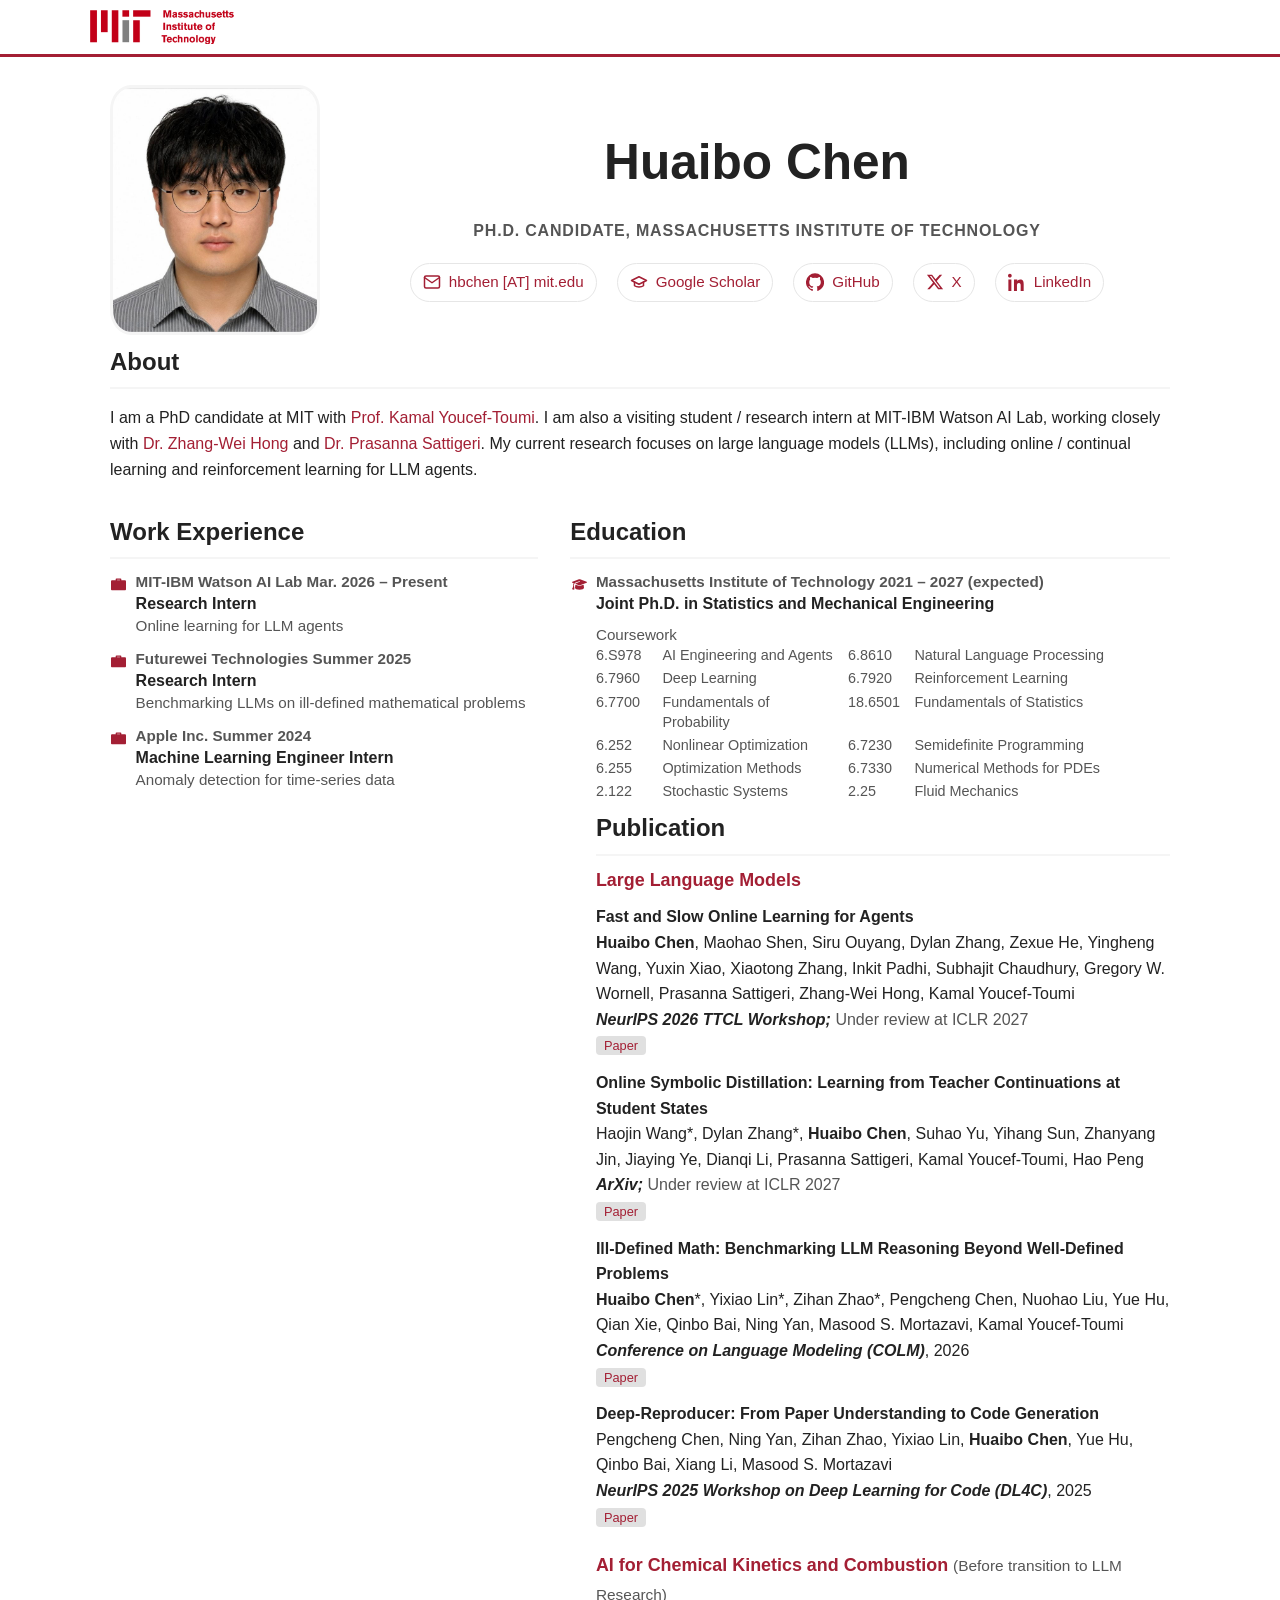
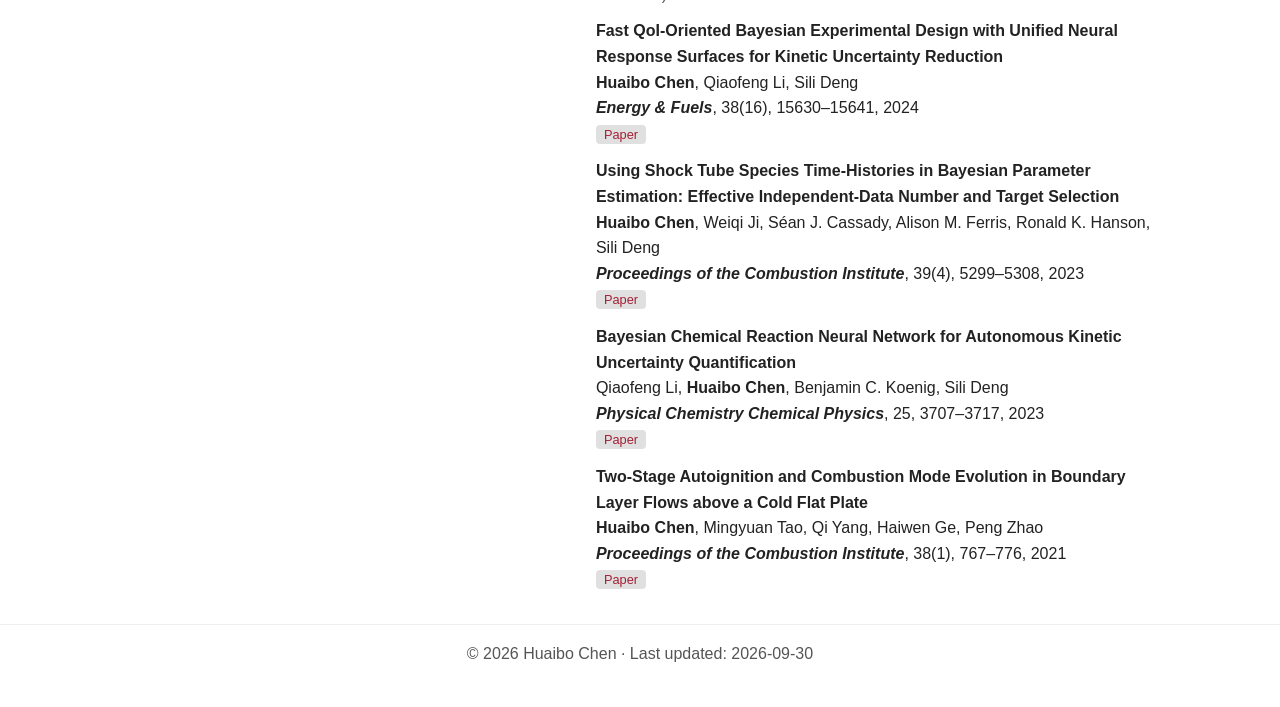
==== index.html @ 24961070 "Refactor education description section in index.html Updated the description section for education d" ====
<!doctype html>
<html lang="en-US">

<head>
  <link rel="stylesheet" href="styles.css">
  <meta charset="utf-8">
  <meta http-equiv="X-UA-Compatible" content="chrome=1">
  <meta name="viewport" content="width=device-width, initial-scale=1" />
  <title>Huaibo Chen</title>
  <link rel="icon" type="image/png" href="image/mit-logo.png" sizes="32x32">
  <link rel="shortcut icon" type="image/png" href="image/mit-logo.png">
</head>

<body>
  <!-- ===== Header: white bar, red bottom line. MIT logo only. ===== -->
  <header class="site-header">
    <div class="bar">
      <div class="brand">
        <a href="#top" aria-label="Home">
          <span class="logo-mask">
            <img src="image/mit-logo.png" alt="Massachusetts Institute of Technology logo">
          </span>
        </a>
      </div>
    </div>
  </header>

  <main class="wrapper" id="top">
    <section class="hero" aria-labelledby="name">

      <img src="image/headshot.jpg" alt="Portrait" class="avatar" onerror="this.style.display='none'">

      <div class="hero-content">
        <h1 id="name">Huaibo Chen</h1>
        <div class="kicker">Ph.D. Candidate, Massachusetts Institute of Technology</div>

        <div class="link-row" aria-label="Contact and links">
          <a class="chip" href="mailto:hbchen@mit.edu" aria-label="Email">
            <svg viewBox="0 0 24 24" fill="none" stroke="currentColor" stroke-width="2" stroke-linecap="round"
              stroke-linejoin="round" aria-hidden="true">
              <path d="M4 4h16a2 2 0 0 1 2 2v12a2 2 0 0 1-2 2H4a2 2 0 0 1-2-2V6a2 2 0 0 1 2-2z" />
              <path d="m22 6-10 7L2 6" />
            </svg>
            <span>hbchen [AT] mit.edu</span>
          </a>

          <a class="chip" href="https://scholar.google.com/citations?hl=en&amp;user=0v7SnbYAAAAJ&amp;view_op=list_works&amp;sortby=pubdate" target="_blank" rel="noopener"
            aria-label="Google Scholar">
            <svg viewBox="0 0 24 24" fill="none" stroke="currentColor" stroke-width="2" stroke-linecap="round"
              stroke-linejoin="round" aria-hidden="true">
              <path d="M22 10 12 5 2 10l10 5 10-5z" />
              <path d="M6 12v5c3 2 9 2 12 0v-5" />
            </svg>
            <span>Google Scholar</span>
          </a>

          <a class="chip" href="https://github.com/HuaiboChen" target="_blank" rel="noopener" aria-label="GitHub">
            <svg viewBox="0 0 24 24" fill="currentColor" aria-hidden="true">
              <path
                d="M12 .5a12 12 0 0 0-3.79 23.4c.6.11.82-.26.82-.58v-2.02c-3.34.73-4.04-1.6-4.04-1.6-.55-1.4-1.33-1.77-1.33-1.77-1.09-.75.08-.73.08-.73 1.2.09 1.84 1.24 1.84 1.24 1.07 1.83 2.82 1.3 3.5.99.11-.78.42-1.3.77-1.6-2.67-.31-5.48-1.34-5.48-5.98 0-1.32.47-2.39 1.24-3.23-.12-.31-.54-1.56.12-3.25 0 0 1.01-.32 3.3 1.23a11.5 11.5 0 0 1 6 0c2.28-1.55 3.3-1.23 3.3-1.23.66 1.69.24 2.94.12 3.25.77.84 1.24 1.91 1.24 3.23 0 4.65-2.81 5.66-5.49 5.97.43.37.81 1.1.81 2.22v3.29c0 .32.22.7.82.58A12 12 0 0 0 12 .5z" />
            </svg>
            <span>GitHub</span>
          </a>

          <a class="chip" href="https://x.com/hbchen21?s=11&amp;t=XAWdzjaWkBCQO2jbwlgzTw" target="_blank" rel="noopener" aria-label="X (formerly Twitter)">
            <svg viewBox="0 0 24 24" fill="currentColor" aria-hidden="true">
              <path
                d="M18.244 2.25h3.308l-7.227 8.26 8.502 11.24H16.17l-5.214-6.817L4.99 21.75H1.68l7.73-8.835L1.254 2.25H8.08l4.713 6.231zm-1.161 17.52h1.833L7.084 4.126H5.117z" />
            </svg>
            <span>X</span>
          </a>

          <a class="chip" href="https://www.linkedin.com/in/huaibo-chen-217b9b140/" target="_blank" rel="noopener" aria-label="LinkedIn">
            <svg viewBox="0 0 24 24" fill="currentColor" aria-hidden="true">
              <path
                d="M4.98 3.5C4.98 4.88 3.86 6 2.5 6S0 4.88 0 3.5 1.12 1 2.5 1s2.48 1.12 2.48 2.5zM.5 8.5h4V24h-4V8.5zM8.5 8.5h3.8v2.1h.05c.53-1 1.83-2.1 3.77-2.1 4.03 0 4.78 2.65 4.78 6.1V24h-4v-6.9c0-1.65-.03-3.77-2.3-3.77-2.3 0-2.65 1.8-2.65 3.65V24h-4V8.5z" />
            </svg>
            <span>LinkedIn</span>
          </a>
        </div>
      </div>
    </section>

    <!-- ===== About ===== -->
    <section aria-labelledby="bio">
      <h2 id="bio">About</h2>
      <p>
        I am a PhD candidate at MIT with <a href="https://meche.mit.edu/people/faculty/YOUCEF@MIT.EDU" target="_blank" rel="noopener noreferrer">Prof. Kamal Youcef-Toumi</a>. I am also
        a visiting student / research intern at MIT-IBM Watson AI Lab, working closely with
        <a href="https://williamd4112.github.io/" target="_blank" rel="noopener noreferrer">Dr. Zhang-Wei Hong</a>
        and
        <a href="https://research.ibm.com/people/prasanna-sattigeri" target="_blank" rel="noopener noreferrer">Dr. Prasanna Sattigeri</a>. My current research focuses on large language models (LLMs), including online / continual learning and reinforcement learning for LLM agents.
      </p>
    </section>

    <!-- ===== Two-column: Work Experience + Education ===== -->
    <section aria-labelledby="experience">
      <div class="two-col">

        <!-- Work Experience -->
        <div>
          <h2 class="section-subheading" id="experience">Work Experience</h2>
          <ul class="ul-edu">

            <li>
              <span class="fa-li" aria-hidden="true">
                <svg viewBox="0 0 512 512" fill="currentColor">
                  <path d="M184 48H328c13.3 0 24 10.7 24 24v40H472c22.1 0 40 17.9 40 40V416c0 22.1-17.9 40-40 40H40c-22.1 0-40-17.9-40-40V152c0-22.1 17.9-40 40-40H160V72c0-13.3 10.7-24 24-24zm24 64h96V96H208v16z"/>
                </svg>
              </span>

              <div class="description">
                <p class="institution">MIT-IBM Watson AI Lab <span class="date">Mar. 2026 – Present</span>
                </p>
                <p class="course">
                  Research Intern
                </p>
                <p class="details">Online learning for LLM agents</p>
              </div>
            </li>

            <li>
              <span class="fa-li" aria-hidden="true">
                <svg viewBox="0 0 512 512" fill="currentColor">
                  <path d="M184 48H328c13.3 0 24 10.7 24 24v40H472c22.1 0 40 17.9 40 40V416c0 22.1-17.9 40-40 40H40c-22.1 0-40-17.9-40-40V152c0-22.1 17.9-40 40-40H160V72c0-13.3 10.7-24 24-24zm24 64h96V96H208v16z"/>
                </svg>
              </span>

              <div class="description">
                <p class="institution">Futurewei Technologies <span class="date">Summer 2025</span>
                </p>
                <p class="course">
                  Research Intern
                </p>
                <p class="details">Benchmarking LLMs on ill-defined mathematical problems</p>
              </div>
            </li>

            <li>
              <span class="fa-li" aria-hidden="true">
                <svg viewBox="0 0 512 512" fill="currentColor">
                  <path d="M184 48H328c13.3 0 24 10.7 24 24v40H472c22.1 0 40 17.9 40 40V416c0 22.1-17.9 40-40 40H40c-22.1 0-40-17.9-40-40V152c0-22.1 17.9-40 40-40H160V72c0-13.3 10.7-24 24-24zm24 64h96V96H208v16z"/>
                </svg>
              </span>

              <div class="description">
                <p class="institution">Apple Inc. <span class="date">Summer 2024</span>
                </p>
                <p class="course">
                  Machine Learning Engineer Intern 
                </p>
                <p class="details">Anomaly detection for time-series data</p>
              </div>
            </li>

          </ul>
        </div>


        <!-- Education -->
        <div>
          <h2 class="section-subheading" id="education">Education</h2>
          <ul class="ul-edu">

            <li>
              <span class="fa-li" aria-hidden="true">
                <svg viewBox="0 0 640 512" fill="currentColor">
                  <path
                    d="M320 32c-8.1 0-16.1 1.4-23.7 4.1L15.8 137.4C6.3 140.9 0 149.9 0 160s6.3 19.1 15.8 22.6l57.9 20.9C57.3 229.3 48 259.8 48 291.9v28.1c0 28.4-10.8 57.7-22.3 80.8c-6.5 13-13.9 25.8-22.5 37.6C0 442.7-.9 448.3 .9 453.4s6 8.9 11.2 10.2l64 16c4.2 1.1 8.7 .3 12.4-2s6.3-6 7.1-10.3c8.6-42.8 4.3-81.2-2.1-108.7c-3.2-14.3-7.7-29.1-13.7-42.2V291.9c0-30.2 10.2-58.7 27.9-81.5c12.9-15.5 29.6-28 49.2-35.7l157-61.7c8.2-3.2 17.5 .8 20.7 9s-.8 17.5-9 20.7l-157 61.7c-12.4 4.9-23.3 12.4-32.2 21.6l159.6 57.6c7.6 2.7 15.6 4.1 23.7 4.1s16.1-1.4 23.7-4.1L624.2 182.6c9.5-3.4 15.8-12.5 15.8-22.6s-6.3-19.1-15.8-22.6L343.7 36.1C336.1 33.4 328.1 32 320 32zM128 408c0 35.3 86 72 192 72s192-36.7 192-72L496.7 262.6 354.5 314c-11.1 4-22.8 6-34.5 6s-23.5-2-34.5-6L143.3 262.6 128 408z" />
                </svg>
              </span>
          
          <div class="description">
            <p class="institution">
              Massachusetts Institute of Technology
              <span class="date">2021 – 2027 (expected)</span>
            </p>
          
            <p class="course">
              Joint Ph.D. in Statistics and Mechanical Engineering
            </p>
          
            <div class="coursework">
              <div class="details">Coursework</div>
          
              <div class="coursework-grid">
          
                <div class="course-item">
                  <span class="course-code">6.S978</span>
                  <span class="course-name">AI Engineering and Agents</span>
                </div>
          
                <div class="course-item">
                  <span class="course-code">6.8610</span>
                  <span class="course-name">Natural Language Processing</span>
                </div>
          
                <div class="course-item">
                  <span class="course-code">6.7960</span>
                  <span class="course-name">Deep Learning</span>
                </div>
          
                <div class="course-item">
                  <span class="course-code">6.7920</span>
                  <span class="course-name">Reinforcement Learning</span>
                </div>
          
                <div class="course-item">
                  <span class="course-code">6.7700</span>
                  <span class="course-name">Fundamentals of Probability</span>
                </div>
          
                <div class="course-item">
                  <span class="course-code">18.6501</span>
                  <span class="course-name">Fundamentals of Statistics</span>
                </div>
          
                <div class="course-item">
                  <span class="course-code">6.252</span>
                  <span class="course-name">Nonlinear Optimization</span>
                </div>
          
                <div class="course-item">
                  <span class="course-code">6.7230</span>
                  <span class="course-name">Semidefinite Programming</span>
                </div>
          
                <div class="course-item">
                  <span class="course-code">6.255</span>
                  <span class="course-name">Optimization Methods</span>
                </div>
          
                <div class="course-item">
                  <span class="course-code">6.7330</span>
                  <span class="course-name">Numerical Methods for PDEs</span>
                </div>
          
                <div class="course-item">
                  <span class="course-code">2.122</span>
                  <span class="course-name">Stochastic Systems</span>
                </div>
          
                <div class="course-item">
                  <span class="course-code">2.25</span>
                  <span class="course-name">Fluid Mechanics</span>
                </div>
          
              </div>
            </div>
          </div>

    <!-- ===== Publication ===== -->
    <section class="pub-section" aria-labelledby="highlights">
      <h2 id="highlights">Publication</h2>

      <h3 class="pub-subheading" id="pub-llm">Large Language Models</h3>
      <ul class="pub-list">

        <li class="pub-item">
          <strong>Fast and Slow Online Learning for Agents</strong><br />
          <strong>Huaibo Chen</strong>, Maohao Shen, Siru Ouyang, Dylan Zhang, Zexue He, Yingheng Wang, Yuxin Xiao, Xiaotong Zhang, Inkit Padhi, Subhajit Chaudhury, Gregory W. Wornell, Prasanna Sattigeri, Zhang-Wei Hong, Kamal Youcef-Toumi<br />
          <strong><em>NeurIPS 2026 TTCL Workshop;</em></strong><span class="status"> Under review at ICLR 2027</span><br />
          <a class="pub-tag" href="https://openreview.net/pdf?id=LtrVQShaq7" target="_blank" rel="noopener">Paper</a>
        </li>

        <li class="pub-item">
          <strong>Online Symbolic Distillation: Learning from Teacher Continuations at Student States</strong><br />
          Haojin Wang*, Dylan Zhang*, <strong>Huaibo Chen</strong>, Suhao Yu, Yihang Sun, Zhanyang Jin, Jiaying Ye, Dianqi Li, Prasanna Sattigeri, Kamal Youcef-Toumi, Hao Peng<br />
          <strong><em>ArXiv;</em></strong><span class="status"> Under review at ICLR 2027</span><br />
          <a class="pub-tag" href="https://arxiv.org/pdf/2609.36246" target="_blank" rel="noopener">Paper</a>
        </li>

        <li class="pub-item">
          <strong>Ill-Defined Math: Benchmarking LLM Reasoning Beyond Well-Defined Problems</strong><br />
          <strong>Huaibo Chen</strong>*, Yixiao Lin*, Zihan Zhao*, Pengcheng Chen, Nuohao Liu, Yue Hu, Qian Xie, Qinbo Bai, Ning Yan, Masood S. Mortazavi, Kamal Youcef-Toumi<br />
          <strong><em>Conference on Language Modeling (COLM)</em></strong>, 2026<br />
          <a class="pub-tag" href="https://openreview.net/forum?id=qgZtkgTwrJ" target="_blank" rel="noopener">Paper</a>
        </li>

        <li class="pub-item">
          <strong>Deep-Reproducer: From Paper Understanding to Code Generation</strong><br />
          Pengcheng Chen, Ning Yan, Zihan Zhao, Yixiao Lin, <strong>Huaibo Chen</strong>, Yue Hu, Qinbo Bai, Xiang Li, Masood S. Mortazavi<br />
          <strong><em>NeurIPS 2025 Workshop on Deep Learning for Code (DL4C)</em></strong>, 2025<br />
          <a class="pub-tag" href="https://openreview.net/pdf?id=zw2DpSxnXn" target="_blank" rel="noopener">Paper</a>
        </li>

      </ul>

      <h3 class="pub-subheading" id="pub-kinetics">AI for Chemical Kinetics and Combustion <span class="subheading-note">(Before transition to LLM Research)</span></h3>
      <ul class="pub-list">

        <li class="pub-item">
          <strong>Fast QoI-Oriented Bayesian Experimental Design with Unified Neural Response Surfaces for Kinetic Uncertainty Reduction</strong><br />
          <strong>Huaibo Chen</strong>, Qiaofeng Li, Sili Deng<br />
          <strong><em>Energy &amp; Fuels</em></strong>, 38(16), 15630&ndash;15641, 2024<br />
          <a class="pub-tag" href="https://pubs.acs.org/doi/abs/10.1021/acs.energyfuels.4c02299" target="_blank" rel="noopener">Paper</a>
        </li>

        <li class="pub-item">
          <strong>Using Shock Tube Species Time-Histories in Bayesian Parameter Estimation: Effective Independent-Data Number and Target Selection</strong><br />
          <strong>Huaibo Chen</strong>, Weiqi Ji, S&eacute;an J. Cassady, Alison M. Ferris, Ronald K. Hanson, Sili Deng<br />
          <strong><em>Proceedings of the Combustion Institute</em></strong>, 39(4), 5299&ndash;5308, 2023<br />
          <a class="pub-tag" href="https://www.sciencedirect.com/science/article/abs/pii/S1540748922004692" target="_blank" rel="noopener">Paper</a>
        </li>

        <li class="pub-item">
          <strong>Bayesian Chemical Reaction Neural Network for Autonomous Kinetic Uncertainty Quantification</strong><br />
          Qiaofeng Li, <strong>Huaibo Chen</strong>, Benjamin C. Koenig, Sili Deng<br />
          <strong><em>Physical Chemistry Chemical Physics</em></strong>, 25, 3707&ndash;3717, 2023<br />
          <a class="pub-tag" href="https://pubs.rsc.org/en/content/articlehtml/2023/cp/d2cp05083h" target="_blank" rel="noopener">Paper</a>
        </li>

        <li class="pub-item">
          <strong>Two-Stage Autoignition and Combustion Mode Evolution in Boundary Layer Flows above a Cold Flat Plate</strong><br />
          <strong>Huaibo Chen</strong>, Mingyuan Tao, Qi Yang, Haiwen Ge, Peng Zhao<br />
          <strong><em>Proceedings of the Combustion Institute</em></strong>, 38(1), 767&ndash;776, 2021<br />
          <a class="pub-tag" href="https://www.sciencedirect.com/science/article/abs/pii/S1540748920306477" target="_blank" rel="noopener">Paper</a>
        </li>

      </ul>
    </section>

  </main>

  <footer>
    <div class="wrapper">
      &copy; 2026 Huaibo Chen &middot; Last updated: 2026-09-30
    </div>
  </footer>
</body>

</html>
---- styles.css ----
:root {
  --mit-red: #A31F34;
  --dark-red: #8A1A2C;
  --light-gray: #f5f5f5;
  --text: #222;
  --muted: #555;
  --link: #A31F34;
  --link-hover: #8A1A2C;
}
* { box-sizing: border-box; }
body {
  margin: 0;
  font-family: -apple-system, BlinkMacSystemFont, "Segoe UI", Roboto, Helvetica, Arial, "Apple Color Emoji", "Segoe UI Emoji", "Segoe UI Symbol", sans-serif;
  color: var(--text);
  background: white;
  line-height: 1.6;
}
a { color: var(--link); text-decoration: none; }
a:hover { color: var(--link-hover); text-decoration: underline; text-underline-offset: 2px; }

/* ===== Header: white bar with red bottom line ===== */
.site-header {
  background: #fff;
  color: var(--text);
  padding: 10px 20px;
  position: sticky;
  top: 0;
  z-index: 10;
  border-bottom: 3px solid var(--mit-red);
}
.site-header .bar {
  display: flex;
  align-items: center;
  max-width: 1100px;
  margin: 0 auto;
}
.brand { display: flex; align-items: center; gap: 12px; }

/* The MIT logo PNG is 3840x2160 with a transparent background; the artwork
   itself occupies only the middle 41.6% of the height (measured bbox
   y 630-1528, x 19-3820, aspect 4.23:1) and is vertically centered.
   The mask clips those empty bands so the mark renders at ~144x34px. */
.brand .logo-mask {
  height: 34px;
  width: 144px;
  overflow: hidden;
  position: relative;
  flex-shrink: 0;
  display: block;
}
.brand .logo-mask img {
  position: absolute;
  top: 50%;
  left: 50%;
  width: 145px;                 /* -> artwork renders 144px wide, 34px tall */
  height: auto;
  transform: translate(-50%, -50%);
  display: block;
}


/* ===== Wrapper ===== */
.wrapper {
  max-width: 1100px;
  margin: 0 auto;
  padding: 0 20px;
}
main.wrapper { padding-bottom: 20px; }

/* ===== Hero ===== */
.wrapper .hero {
  display: flex !important;
  justify-content: center;
  align-items: center;
  gap: 24px;
  text-align: center;
  width: 100%;
  flex-wrap: nowrap;
  margin: 28px 0 8px;
}
.avatar {
  width: 210px;
  height: 250px;
  border-radius: 10%;
  object-fit: cover;
  border: 3px solid var(--light-gray);
  background: var(--light-gray);
  flex-shrink: 0;
}
.hero-content { flex: 1; min-width: 0; }

@media (max-width: 720px) {
  .wrapper .hero {
    flex-direction: column-reverse;
    align-items: center;
    gap: 16px;
  }
  .avatar { justify-self: center; }
}

h1, h2, h3 { margin: 0.2em 0 0.4em; }
h1 { font-size: 3.1rem; line-height: 1.4; }
h2 { font-size: 1.5rem; border-bottom: 2px solid var(--light-gray); padding-bottom: 6px; }

.kicker {
  color: var(--muted);
  font-weight: 700;
  letter-spacing: .05em;
  text-transform: uppercase;
  font-size: 1.0rem;
}

/* ===== Contact chips ===== */
.link-row {
  display: flex;
  flex-wrap: wrap;
  gap: 20px;
  margin-top: 20px;
  justify-content: center;
}
.chip {
  display: inline-flex;
  align-items: center;
  gap: 8px;
  padding: 6px 12px;
  border: 1px solid #e6e6e6;
  border-radius: 999px;
  font-size: 0.95rem;
  background: #fff;
  transition: border-color .15s ease;
}
.chip:hover { border-color: #d9d9d9; text-decoration: none; }
.chip svg { width: 18px; height: 18px; flex: 0 0 18px; }

/* ===== Two-column: Research Interests + Education (Wenyueh layout) ===== */
.two-col {
  display: grid;
  grid-template-columns: 5fr 7fr;   /* col-md-5 / col-md-7 */
  gap: 32px;
  margin-top: 26px;
}
@media (max-width: 767px) {
  .two-col { grid-template-columns: 1fr; gap: 24px; }
}
.section-subheading {
  font-size: 1.5rem;
  font-weight: 700;
  margin-bottom: 12px;
  border-bottom: 2px solid var(--light-gray);
  padding-bottom: 6px;
}
.ul-interests, .ul-edu {
  list-style: none;
  padding-left: 1.6rem;
  margin: 0;
}
.ul-interests li, .ul-edu li {
  position: relative;
  margin-bottom: 12px;
}
.ul-interests li .fa-li, .ul-edu li .fa-li {
  position: absolute;
  left: -1.6rem;
  top: 0.35em;
  width: 1.1rem;
  color: var(--mit-red);
  text-align: center;
  line-height: 1;
}
.ul-interests li .fa-li svg, .ul-edu li .fa-li svg {
  width: 15px;
  height: 15px;
  vertical-align: baseline;
}
.ul-interests .description, .ul-edu .description { margin: 0; }
.ul-interests .course, .ul-edu .course {
  margin: 0;
  font-weight: 700;
  line-height: 1.4;
}

.ul-interests .institution, .ul-edu .institution {
  margin: 0;
  color: var(--muted);
  font-size: 0.95rem;
  font-weight: 700;
  line-height: 1.4;
}
.ul-interests .details, .ul-edu .details {
  margin: 0;
  color: var(--muted);
  font-size: 0.95rem;
  line-height: 1.4;
}
.ul-edu .course .date {
  font-weight: 400;
  color: var(--muted);
  font-size: 0.95rem;
}

/* ===== Publication list (layout from publications.html) ===== */
.pub-section { margin-top: 8px; }
/* Subtitle inside Publication: smaller than the h2 so the hierarchy reads. */
.pub-subheading {
  font-size: 1.12rem;
  font-weight: 700;
  color: var(--mit-red);
  margin: 22px 0 10px;
}
.pub-subheading:first-of-type { margin-top: 10px; }
.pub-subheading .subheading-note {
  font-weight: 400;
  font-size: 0.86em;
  color: var(--muted);
}
.pub-list { list-style: none; padding-left: 0; }
.pub-item { margin: 0 0 16px; }
.pub-item .status { color: var(--muted); }
.note { color: var(--muted); font-size: .95rem; }
.venue { font-style: italic; }
.year { color: var(--muted); }
.badge {
  display: inline-block;
  padding: 2px 8px;
  background: var(--light-gray);
  border-radius: 999px;
  font-size: .8rem;
  color: var(--muted);
}

/* ===== Footer / misc ===== */
footer {
  border-top: 1px solid #eee;
  padding: 16px 0 40px;
  text-align: center;
  color: var(--muted);
}
.cta {
  display: inline-block;
  background: var(--mit-red);
  color: #fff;
  padding: 10px 14px;
  border-radius: 10px;
  font-weight: 600;
}
.cta:hover { background: var(--dark-red); color: #fff; text-decoration: none; }
ul { padding-left: 1.1rem; }

/* Publication tags used inside Research Interests */
.pub-tag {
  padding: 2px 8px;
  background: #e0e0e0;
  color: var(--mit-red);
  font-size: 0.8em;
  border-radius: 4px;
  text-decoration: none;
}
.pub-tag:hover { background: #d4d4d4; text-decoration: none; }

.coursework {
  margin-top: 9px;
}

.coursework-title {
  font-size: 0.95rem;
  font-weight: 700;
  line-height: 1.4;
  margin-bottom: 5px;
}

.coursework-grid {
  display: grid;
  grid-template-columns: 0.85fr 1.15fr;
  column-gap: 14px;
  row-gap: 3px;
  color: var(--muted);
  font-size: 0.90rem;
  line-height: 1.4;
}
@media (max-width: 700px) {
  .coursework-grid {
    grid-template-columns: 1fr;
  }
}
.course-item {
  display: grid;
  grid-template-columns: 4.2em 1fr;
  column-gap: 6px;
  align-items: start;
}

.course-code {
  white-space: nowrap;
}

.course-name {
  min-width: 0;
}
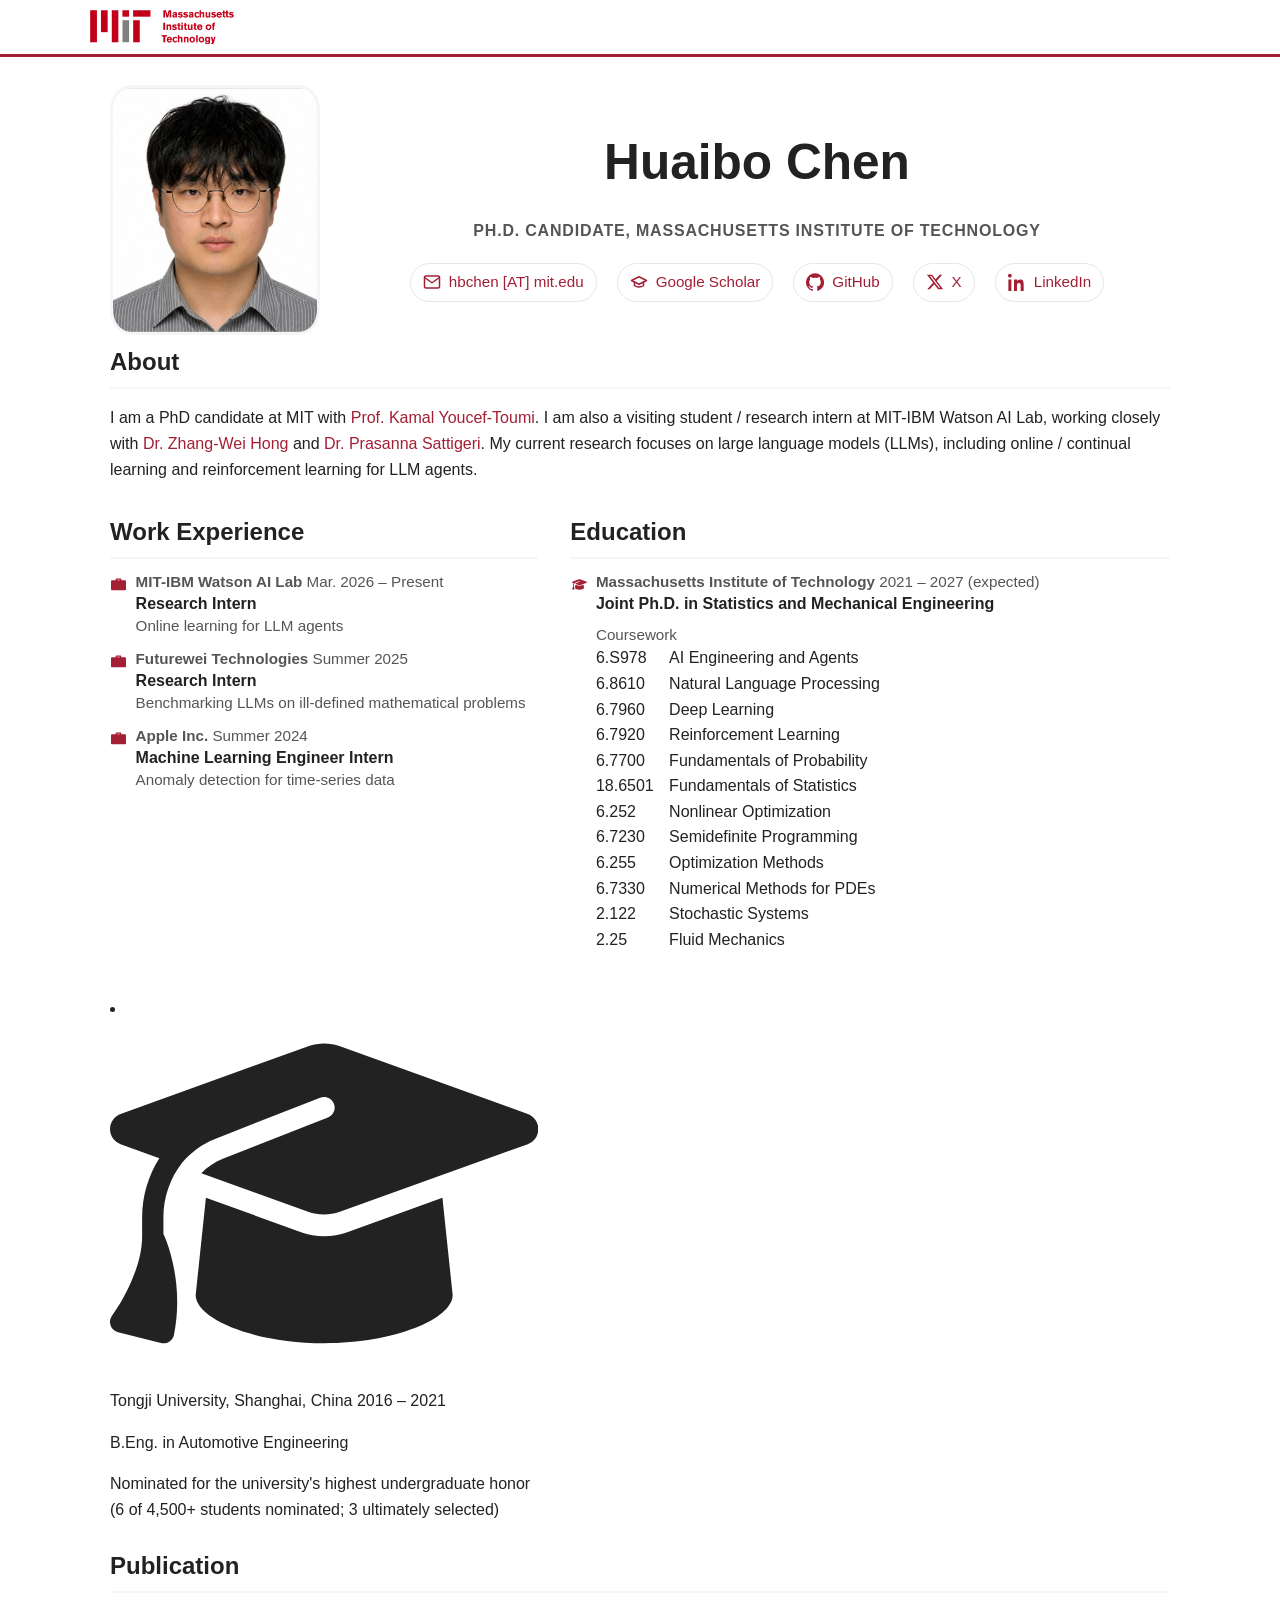
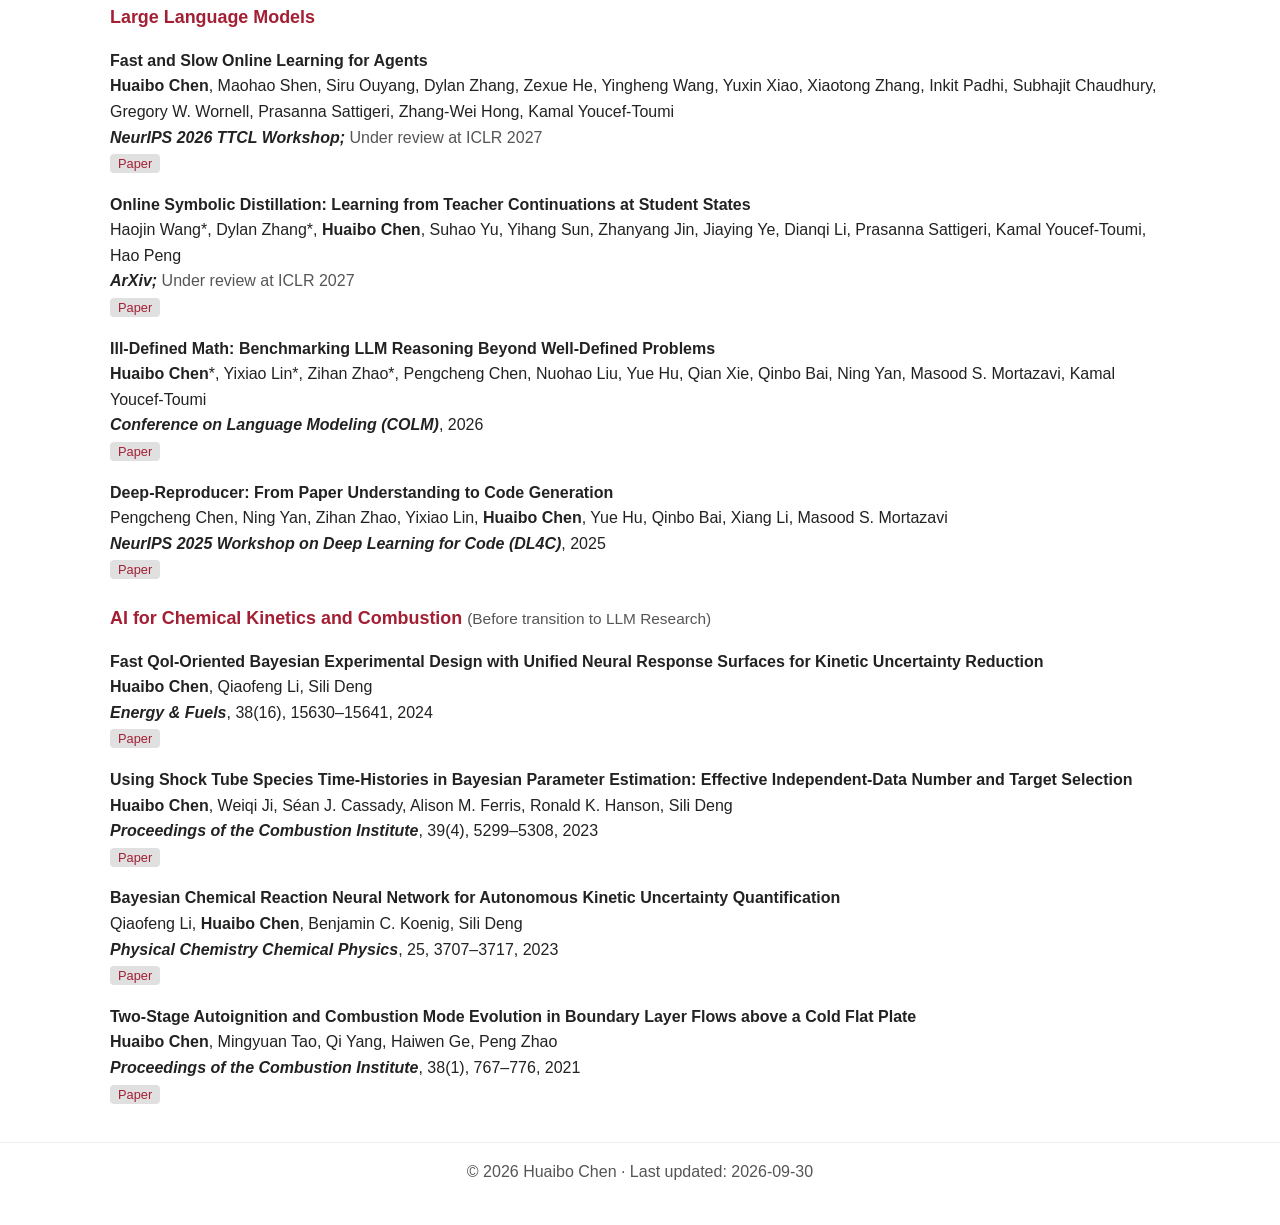
==== commit 71a62f9b: "Revert "Refactor education description section in index.html" This reverts commit 2496107032ebc2f1f5" ====
--- a/index.html
+++ b/index.html
@@ -169,85 +169,108 @@
                     d="M320 32c-8.1 0-16.1 1.4-23.7 4.1L15.8 137.4C6.3 140.9 0 149.9 0 160s6.3 19.1 15.8 22.6l57.9 20.9C57.3 229.3 48 259.8 48 291.9v28.1c0 28.4-10.8 57.7-22.3 80.8c-6.5 13-13.9 25.8-22.5 37.6C0 442.7-.9 448.3 .9 453.4s6 8.9 11.2 10.2l64 16c4.2 1.1 8.7 .3 12.4-2s6.3-6 7.1-10.3c8.6-42.8 4.3-81.2-2.1-108.7c-3.2-14.3-7.7-29.1-13.7-42.2V291.9c0-30.2 10.2-58.7 27.9-81.5c12.9-15.5 29.6-28 49.2-35.7l157-61.7c8.2-3.2 17.5 .8 20.7 9s-.8 17.5-9 20.7l-157 61.7c-12.4 4.9-23.3 12.4-32.2 21.6l159.6 57.6c7.6 2.7 15.6 4.1 23.7 4.1s16.1-1.4 23.7-4.1L624.2 182.6c9.5-3.4 15.8-12.5 15.8-22.6s-6.3-19.1-15.8-22.6L343.7 36.1C336.1 33.4 328.1 32 320 32zM128 408c0 35.3 86 72 192 72s192-36.7 192-72L496.7 262.6 354.5 314c-11.1 4-22.8 6-34.5 6s-23.5-2-34.5-6L143.3 262.6 128 408z" />
                 </svg>
               </span>
-          
-          <div class="description">
-            <p class="institution">
-              Massachusetts Institute of Technology
-              <span class="date">2021 – 2027 (expected)</span>
-            </p>
-          
-            <p class="course">
-              Joint Ph.D. in Statistics and Mechanical Engineering
-            </p>
-          
-            <div class="coursework">
-              <div class="details">Coursework</div>
-          
-              <div class="coursework-grid">
-          
-                <div class="course-item">
-                  <span class="course-code">6.S978</span>
-                  <span class="course-name">AI Engineering and Agents</span>
+
+              <div class="description">
+                <p class="institution">Massachusetts Institute of Technology
+                <span class="date">2021 – 2027 (expected)</span>
+                </p>
+                <p class="course">
+                  Joint Ph.D. in Statistics and Mechanical Engineering
+                </p>
+              
+                <div class="coursework">
+                  <div class="details">Coursework</div>
+              
+                          <div class="course-item">
+                            <span class="course-code">6.S978</span>
+                            <span class="course-name">AI Engineering and Agents</span>
+                          </div>
+                          
+                          <div class="course-item">
+                            <span class="course-code">6.8610</span>
+                            <span class="course-name">Natural Language Processing</span>
+                          </div>
+                          
+                          <div class="course-item">
+                            <span class="course-code">6.7960</span>
+                            <span class="course-name">Deep Learning</span>
+                          </div>
+                          
+                          <div class="course-item">
+                            <span class="course-code">6.7920</span>
+                            <span class="course-name">Reinforcement Learning</span>
+                          </div>
+                          
+                          <div class="course-item">
+                            <span class="course-code">6.7700</span>
+                            <span class="course-name">Fundamentals of Probability</span>
+                          </div>
+                          
+                          <div class="course-item">
+                            <span class="course-code">18.6501</span>
+                            <span class="course-name">Fundamentals of Statistics</span>
+                          </div>
+                          
+                          <div class="course-item">
+                            <span class="course-code">6.252</span>
+                            <span class="course-name">Nonlinear Optimization</span>
+                          </div>
+                          
+                          <div class="course-item">
+                            <span class="course-code">6.7230</span>
+                            <span class="course-name">Semidefinite Programming</span>
+                          </div>
+                          
+                          <div class="course-item">
+                            <span class="course-code">6.255</span>
+                            <span class="course-name">Optimization Methods</span>
+                          </div>
+                          
+                          <div class="course-item">
+                            <span class="course-code">6.7330</span>
+                            <span class="course-name">Numerical Methods for PDEs</span>
+                          </div>
+                          
+                          <div class="course-item">
+                            <span class="course-code">2.122</span>
+                            <span class="course-name">Stochastic Systems</span>
+                          </div>
+                          
+                          <div class="course-item">
+                            <span class="course-code">2.25</span>
+                            <span class="course-name">Fluid Mechanics</span>
+                          </div>
+                  </div>
                 </div>
-          
-                <div class="course-item">
-                  <span class="course-code">6.8610</span>
-                  <span class="course-name">Natural Language Processing</span>
-                </div>
-          
-                <div class="course-item">
-                  <span class="course-code">6.7960</span>
-                  <span class="course-name">Deep Learning</span>
-                </div>
-          
-                <div class="course-item">
-                  <span class="course-code">6.7920</span>
-                  <span class="course-name">Reinforcement Learning</span>
-                </div>
-          
-                <div class="course-item">
-                  <span class="course-code">6.7700</span>
-                  <span class="course-name">Fundamentals of Probability</span>
-                </div>
-          
-                <div class="course-item">
-                  <span class="course-code">18.6501</span>
-                  <span class="course-name">Fundamentals of Statistics</span>
-                </div>
-          
-                <div class="course-item">
-                  <span class="course-code">6.252</span>
-                  <span class="course-name">Nonlinear Optimization</span>
-                </div>
-          
-                <div class="course-item">
-                  <span class="course-code">6.7230</span>
-                  <span class="course-name">Semidefinite Programming</span>
-                </div>
-          
-                <div class="course-item">
-                  <span class="course-code">6.255</span>
-                  <span class="course-name">Optimization Methods</span>
-                </div>
-          
-                <div class="course-item">
-                  <span class="course-code">6.7330</span>
-                  <span class="course-name">Numerical Methods for PDEs</span>
-                </div>
-          
-                <div class="course-item">
-                  <span class="course-code">2.122</span>
-                  <span class="course-name">Stochastic Systems</span>
-                </div>
-          
-                <div class="course-item">
-                  <span class="course-code">2.25</span>
-                  <span class="course-name">Fluid Mechanics</span>
-                </div>
-          
-              </div>
-            </div>
-          </div>
+              </div>
+            </li>
+
+            <li>
+              <span class="fa-li" aria-hidden="true">
+                <svg viewBox="0 0 640 512" fill="currentColor">
+                  <path d="M320 32c-8.1 0-16.1 1.4-23.7 4.1L15.8 137.4C6.3 140.9 0 149.9 0 160s6.3 19.1 15.8 22.6l57.9 20.9C57.3 229.3 48 259.8 48 291.9v28.1c0 28.4-10.8 57.7-22.3 80.8c-6.5 13-13.9 25.8-22.5 37.6C0 442.7-.9 448.3 .9 453.4s6 8.9 11.2 10.2l64 16c4.2 1.1 8.7 .3 12.4-2s6.3-6 7.1-10.3c8.6-42.8 4.3-81.2-2.1-108.7c-3.2-14.3-7.7-29.1-13.7-42.2V291.9c0-30.2 10.2-58.7 27.9-81.5c12.9-15.5 29.6-28 49.2-35.7l157-61.7c8.2-3.2 17.5 .8 20.7 9s-.8 17.5-9 20.7l-157 61.7c-12.4 4.9-23.3 12.4-32.2 21.6l159.6 57.6c7.6 2.7 15.6 4.1 23.7 4.1s16.1-1.4 23.7-4.1L624.2 182.6c9.5-3.4 15.8-12.5 15.8-22.6s-6.3-19.1-15.8-22.6L343.7 36.1C336.1 33.4 328.1 32 320 32zM128 408c0 35.3 86 72 192 72s192-36.7 192-72L496.7 262.6 354.5 314c-11.1 4-22.8 6-34.5 6s-23.5-2-34.5-6L143.3 262.6 128 408z" />
+                </svg>
+              </span>
+            
+              <div class="description">
+                <p class="institution">Tongji University, Shanghai, China
+                  <span class="date">2016 – 2021</span>
+                </p>
+                <p class="course">
+                  B.Eng. in Automotive Engineering       
+                </p>
+                <p class="details">
+                  Nominated for the university's highest undergraduate honor
+                  (6 of 4,500+ students nominated; 3 ultimately selected)
+                </p>
+              </div>
+            </li>
+
+          </ul>
+        </div>
+
+      </div>
+    </section>
 
     <!-- ===== Publication ===== -->
     <section class="pub-section" aria-labelledby="highlights">
--- a/styles.css
+++ b/styles.css
@@ -192,7 +192,7 @@
   font-size: 0.95rem;
   line-height: 1.4;
 }
-.ul-edu .course .date {
+.ul-edu .date {
   font-weight: 400;
   color: var(--muted);
   font-size: 0.95rem;
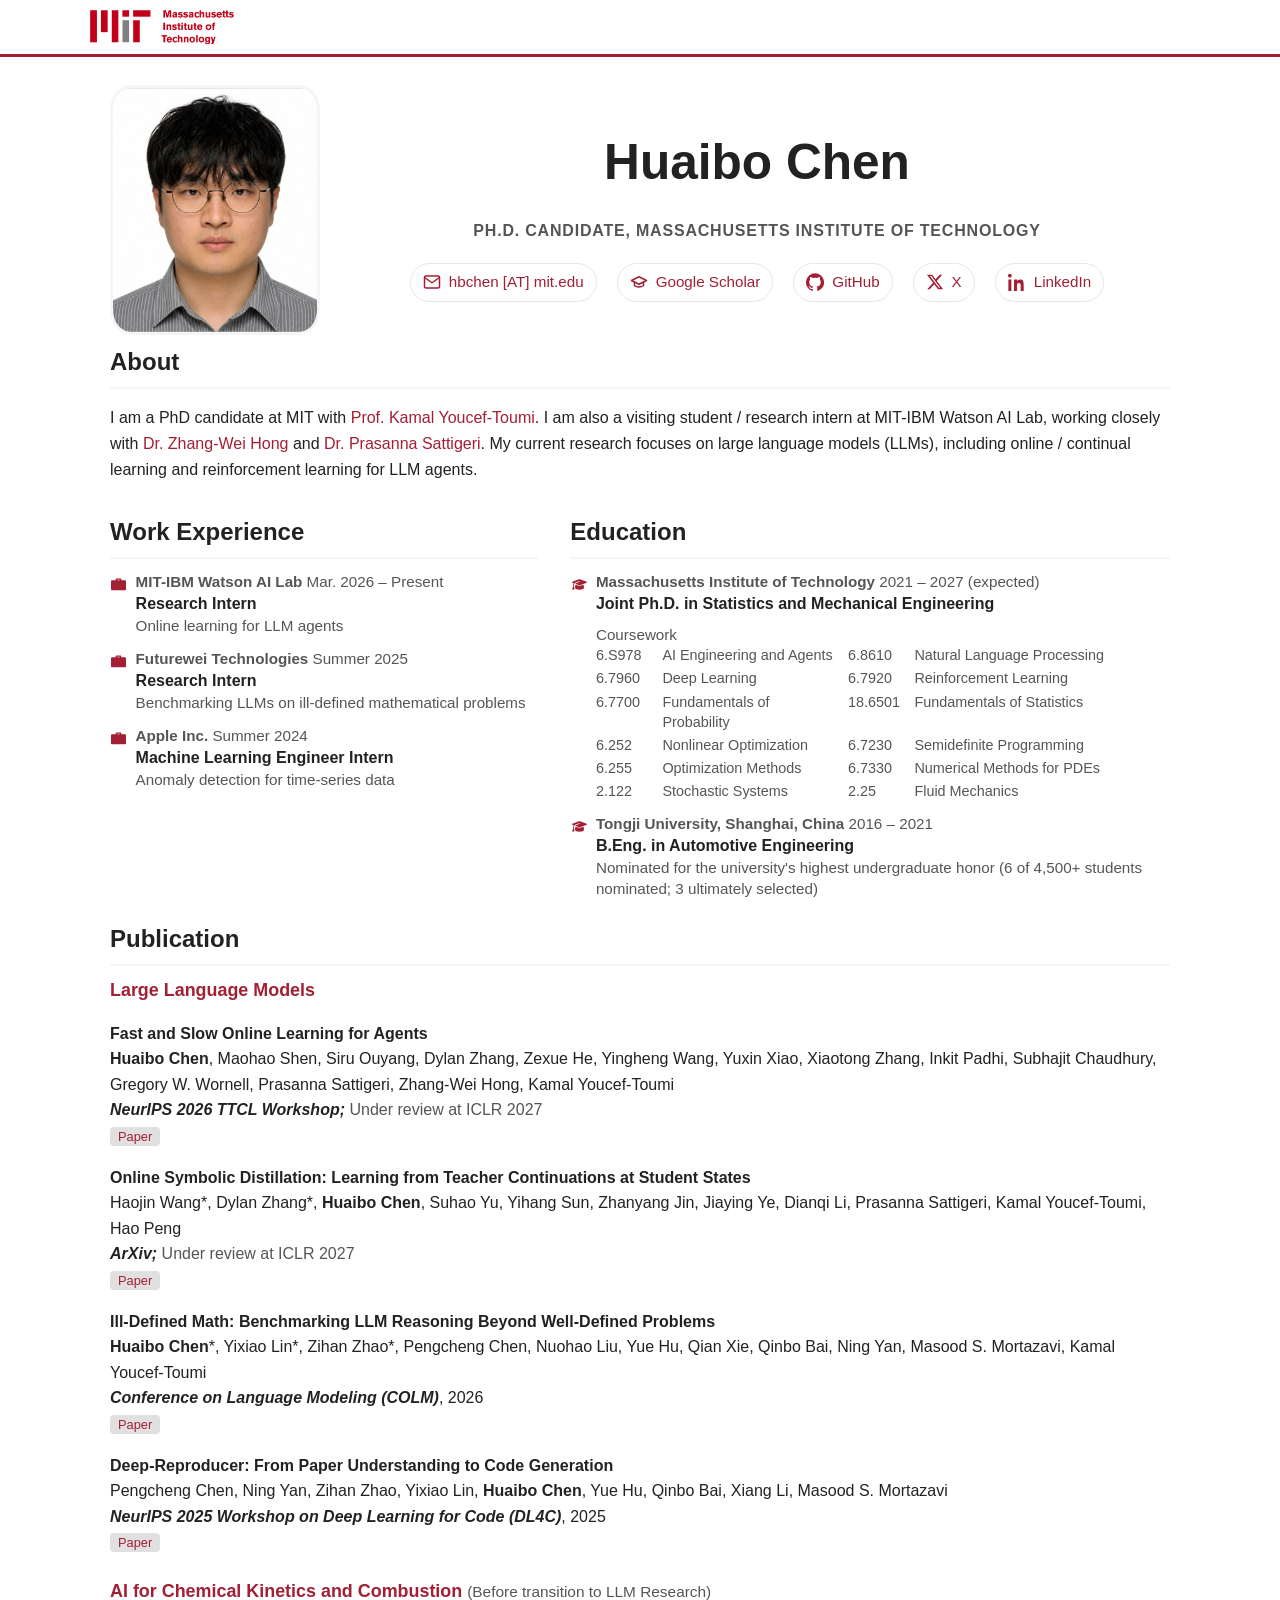
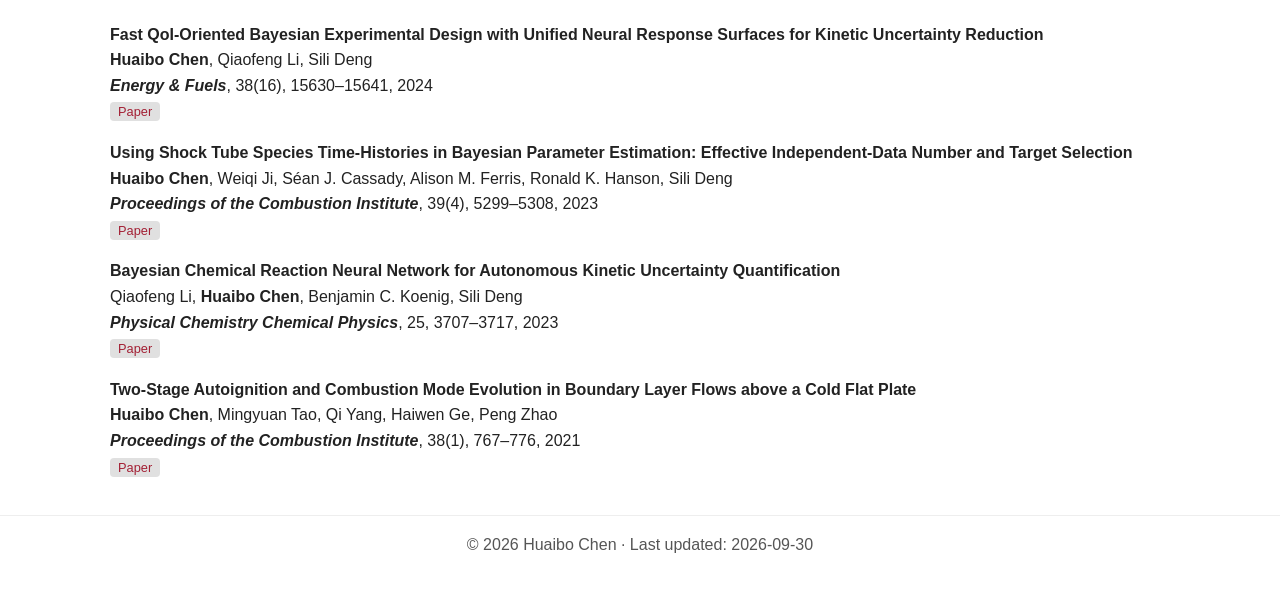
==== commit 32a8bef9: "revise" ====
--- a/index.html
+++ b/index.html
@@ -171,9 +171,11 @@
               </span>
 
               <div class="description">
-                <p class="institution">Massachusetts Institute of Technology
-                <span class="date">2021 – 2027 (expected)</span>
-                </p>
+                <p class="institution">
+                  Massachusetts Institute of Technology
+                  <span class="date">2021 – 2027 (expected)</span>
+                </p>
+              
                 <p class="course">
                   Joint Ph.D. in Statistics and Mechanical Engineering
                 </p>
@@ -181,65 +183,68 @@
                 <div class="coursework">
                   <div class="details">Coursework</div>
               
-                          <div class="course-item">
-                            <span class="course-code">6.S978</span>
-                            <span class="course-name">AI Engineering and Agents</span>
-                          </div>
-                          
-                          <div class="course-item">
-                            <span class="course-code">6.8610</span>
-                            <span class="course-name">Natural Language Processing</span>
-                          </div>
-                          
-                          <div class="course-item">
-                            <span class="course-code">6.7960</span>
-                            <span class="course-name">Deep Learning</span>
-                          </div>
-                          
-                          <div class="course-item">
-                            <span class="course-code">6.7920</span>
-                            <span class="course-name">Reinforcement Learning</span>
-                          </div>
-                          
-                          <div class="course-item">
-                            <span class="course-code">6.7700</span>
-                            <span class="course-name">Fundamentals of Probability</span>
-                          </div>
-                          
-                          <div class="course-item">
-                            <span class="course-code">18.6501</span>
-                            <span class="course-name">Fundamentals of Statistics</span>
-                          </div>
-                          
-                          <div class="course-item">
-                            <span class="course-code">6.252</span>
-                            <span class="course-name">Nonlinear Optimization</span>
-                          </div>
-                          
-                          <div class="course-item">
-                            <span class="course-code">6.7230</span>
-                            <span class="course-name">Semidefinite Programming</span>
-                          </div>
-                          
-                          <div class="course-item">
-                            <span class="course-code">6.255</span>
-                            <span class="course-name">Optimization Methods</span>
-                          </div>
-                          
-                          <div class="course-item">
-                            <span class="course-code">6.7330</span>
-                            <span class="course-name">Numerical Methods for PDEs</span>
-                          </div>
-                          
-                          <div class="course-item">
-                            <span class="course-code">2.122</span>
-                            <span class="course-name">Stochastic Systems</span>
-                          </div>
-                          
-                          <div class="course-item">
-                            <span class="course-code">2.25</span>
-                            <span class="course-name">Fluid Mechanics</span>
-                          </div>
+                  <div class="coursework-grid">
+              
+                    <div class="course-item">
+                      <span class="course-code">6.S978</span>
+                      <span class="course-name">AI Engineering and Agents</span>
+                    </div>
+              
+                    <div class="course-item">
+                      <span class="course-code">6.8610</span>
+                      <span class="course-name">Natural Language Processing</span>
+                    </div>
+              
+                    <div class="course-item">
+                      <span class="course-code">6.7960</span>
+                      <span class="course-name">Deep Learning</span>
+                    </div>
+              
+                    <div class="course-item">
+                      <span class="course-code">6.7920</span>
+                      <span class="course-name">Reinforcement Learning</span>
+                    </div>
+              
+                    <div class="course-item">
+                      <span class="course-code">6.7700</span>
+                      <span class="course-name">Fundamentals of Probability</span>
+                    </div>
+              
+                    <div class="course-item">
+                      <span class="course-code">18.6501</span>
+                      <span class="course-name">Fundamentals of Statistics</span>
+                    </div>
+              
+                    <div class="course-item">
+                      <span class="course-code">6.252</span>
+                      <span class="course-name">Nonlinear Optimization</span>
+                    </div>
+              
+                    <div class="course-item">
+                      <span class="course-code">6.7230</span>
+                      <span class="course-name">Semidefinite Programming</span>
+                    </div>
+              
+                    <div class="course-item">
+                      <span class="course-code">6.255</span>
+                      <span class="course-name">Optimization Methods</span>
+                    </div>
+              
+                    <div class="course-item">
+                      <span class="course-code">6.7330</span>
+                      <span class="course-name">Numerical Methods for PDEs</span>
+                    </div>
+              
+                    <div class="course-item">
+                      <span class="course-code">2.122</span>
+                      <span class="course-name">Stochastic Systems</span>
+                    </div>
+              
+                    <div class="course-item">
+                      <span class="course-code">2.25</span>
+                      <span class="course-name">Fluid Mechanics</span>
+                    </div>
+              
                   </div>
                 </div>
               </div>
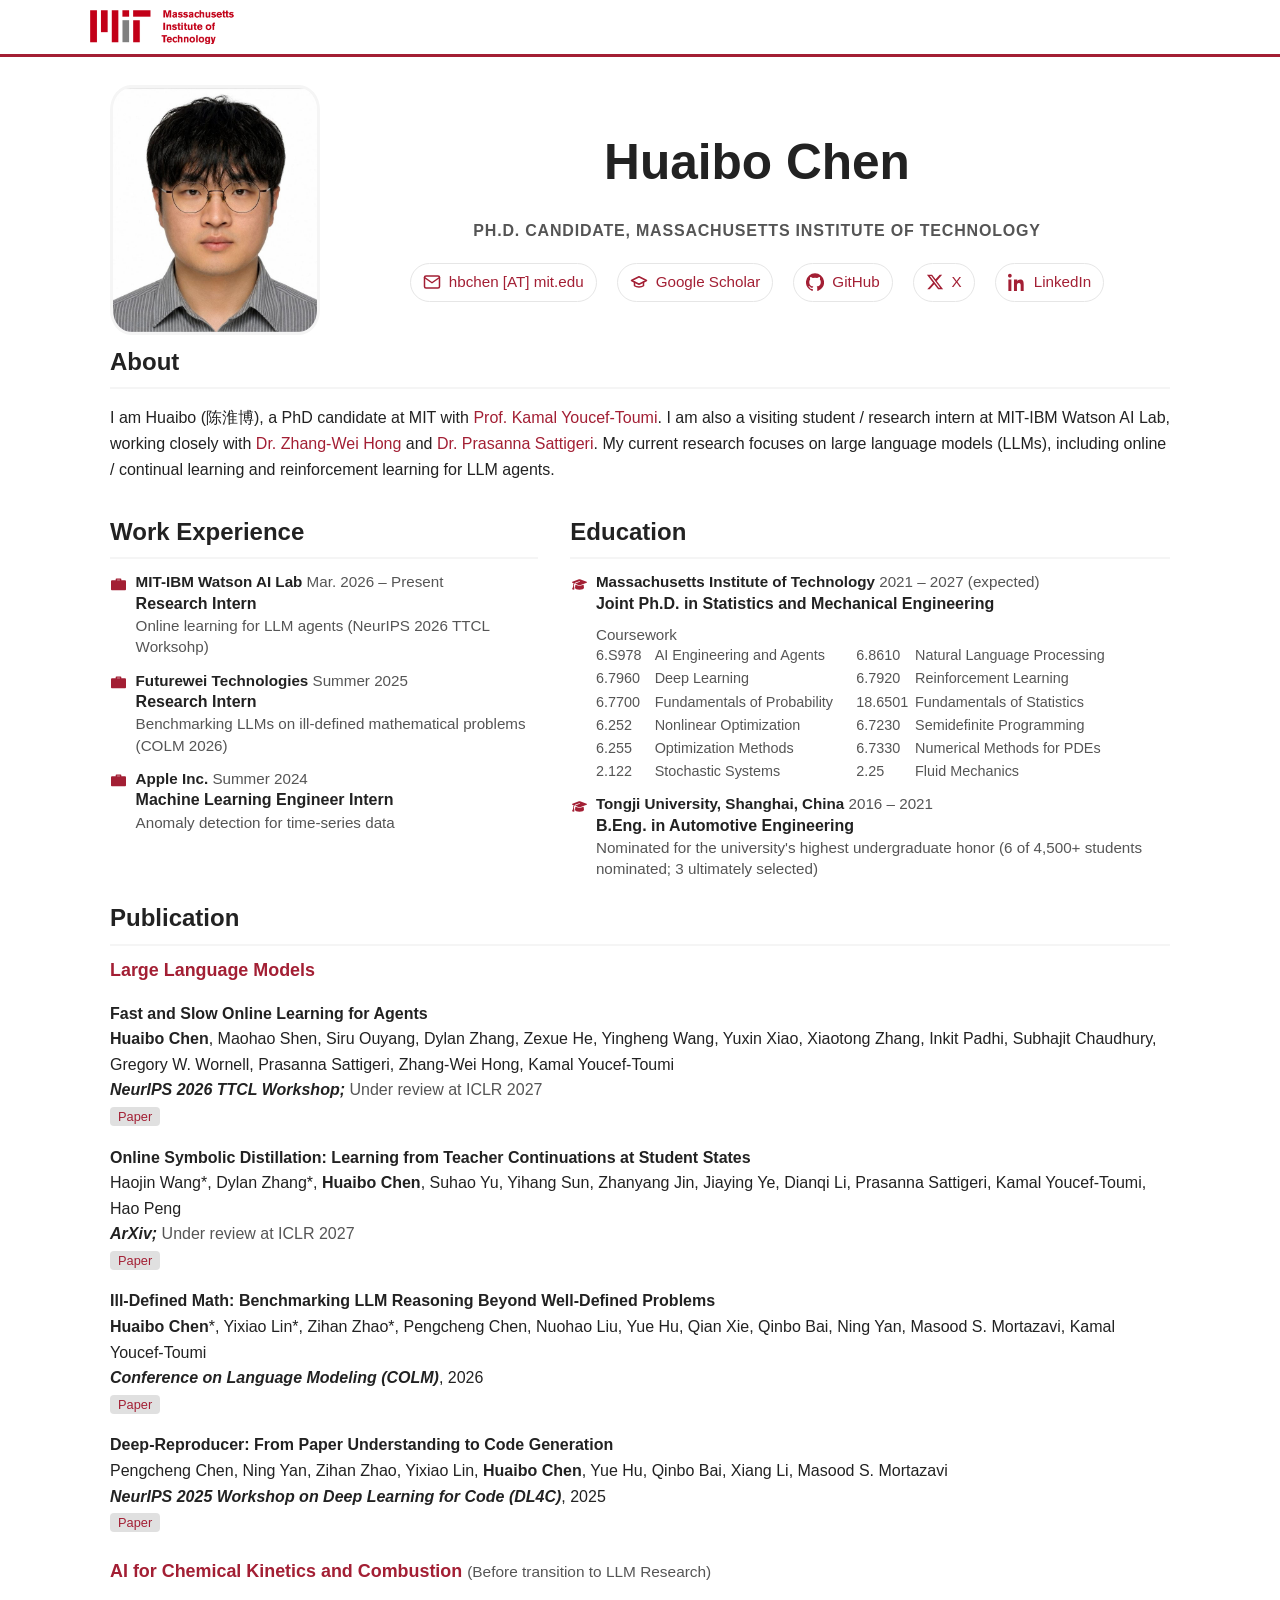
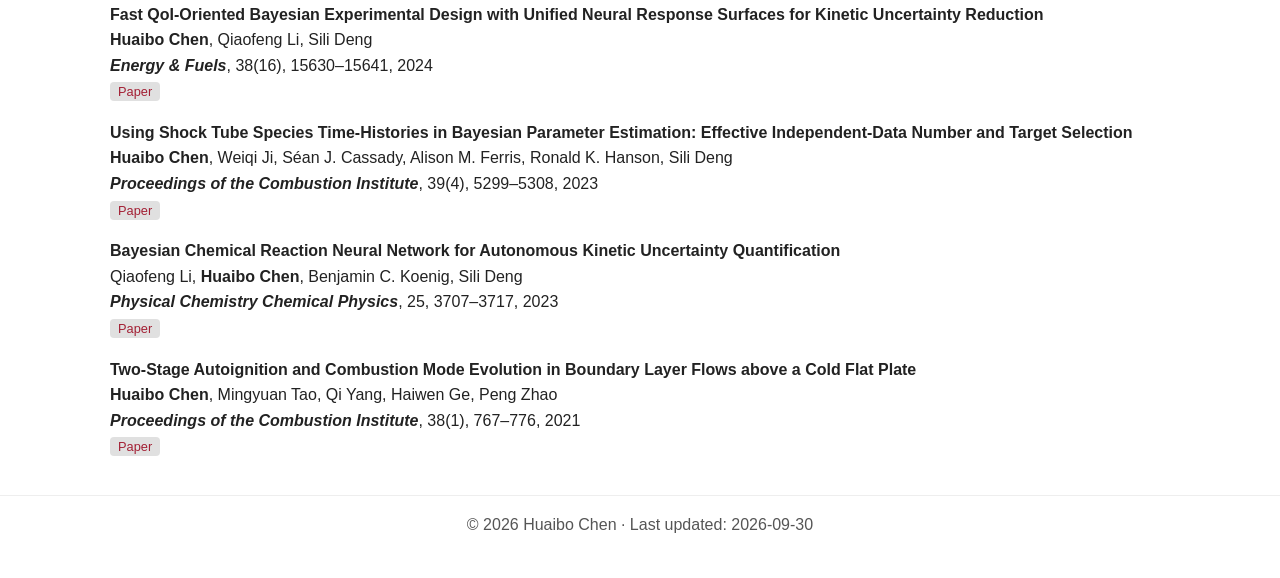
==== commit 1571fbc0: "Revise bio and research project descriptions Updated personal introduction and research details." ====
--- a/index.html
+++ b/index.html
@@ -85,7 +85,7 @@
     <section aria-labelledby="bio">
       <h2 id="bio">About</h2>
       <p>
-        I am a PhD candidate at MIT with <a href="https://meche.mit.edu/people/faculty/YOUCEF@MIT.EDU" target="_blank" rel="noopener noreferrer">Prof. Kamal Youcef-Toumi</a>. I am also
+        I am Huaibo (陈淮博), a PhD candidate at MIT with <a href="https://meche.mit.edu/people/faculty/YOUCEF@MIT.EDU" target="_blank" rel="noopener noreferrer">Prof. Kamal Youcef-Toumi</a>. I am also
         a visiting student / research intern at MIT-IBM Watson AI Lab, working closely with
         <a href="https://williamd4112.github.io/" target="_blank" rel="noopener noreferrer">Dr. Zhang-Wei Hong</a>
         and
@@ -115,7 +115,7 @@
                 <p class="course">
                   Research Intern
                 </p>
-                <p class="details">Online learning for LLM agents</p>
+                <p class="details">Online learning for LLM agents (NeurIPS 2026 TTCL Worksohp)</p>
               </div>
             </li>
 
@@ -132,7 +132,7 @@
                 <p class="course">
                   Research Intern
                 </p>
-                <p class="details">Benchmarking LLMs on ill-defined mathematical problems</p>
+                <p class="details">Benchmarking LLMs on ill-defined mathematical problems (COLM 2026)</p>
               </div>
             </li>
 
--- a/styles.css
+++ b/styles.css
@@ -181,7 +181,6 @@
 
 .ul-interests .institution, .ul-edu .institution {
   margin: 0;
-  color: var(--muted);
   font-size: 0.95rem;
   font-weight: 700;
   line-height: 1.4;
@@ -270,7 +269,7 @@
 
 .coursework-grid {
   display: grid;
-  grid-template-columns: 0.85fr 1.15fr;
+  grid-template-columns: 0.88fr 1.12fr;
   column-gap: 14px;
   row-gap: 3px;
   color: var(--muted);
@@ -284,8 +283,8 @@
 }
 .course-item {
   display: grid;
-  grid-template-columns: 4.2em 1fr;
-  column-gap: 6px;
+  grid-template-columns: 3.8em 1fr;
+  column-gap: 4px;
   align-items: start;
 }
 
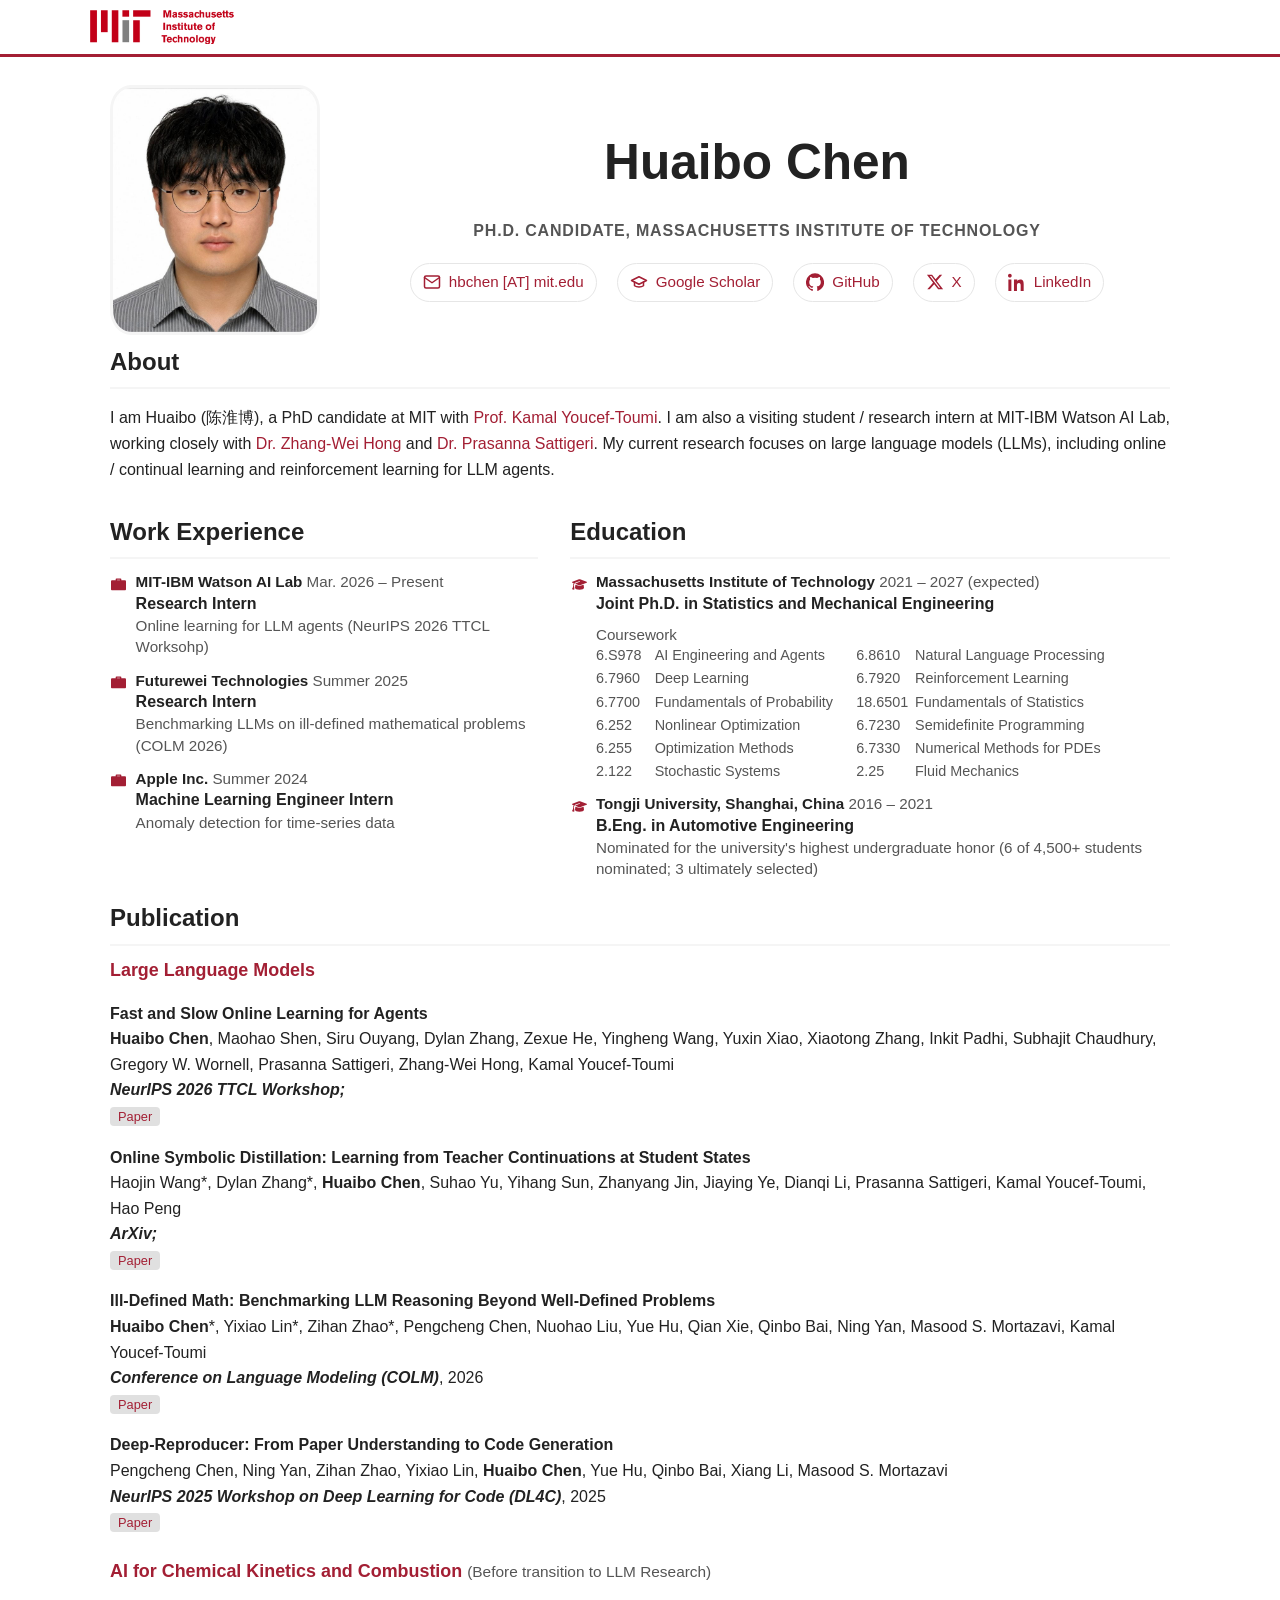
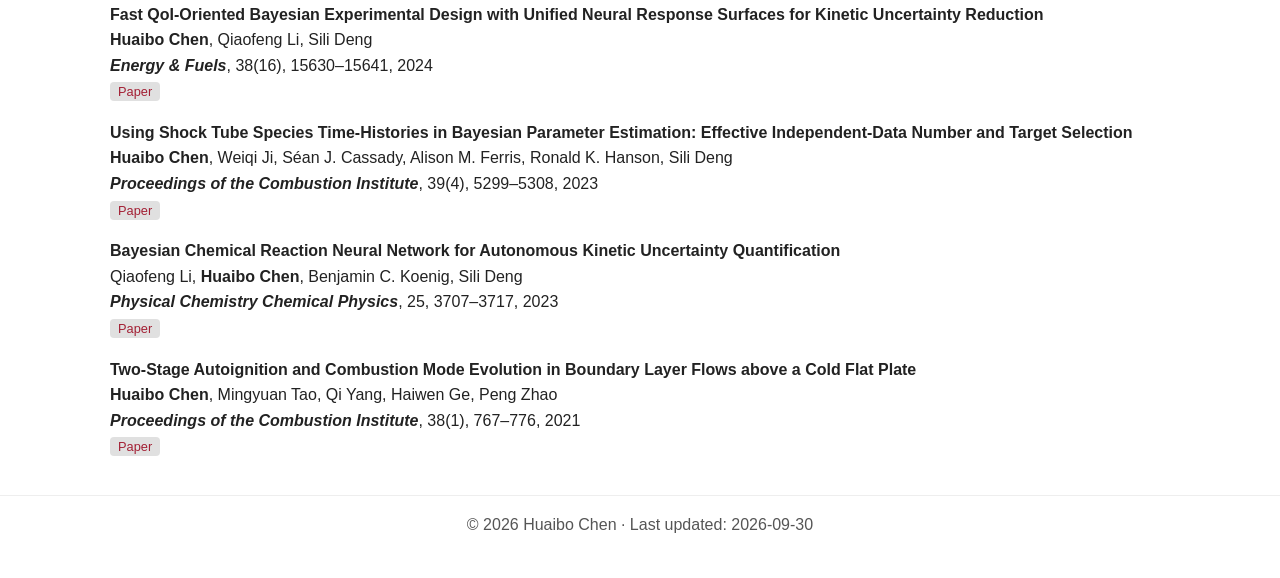
==== commit 03e66ac8: "Update publication status in index.html Removed 'Under review at ICLR 2027' status from two publicat" ====
--- a/index.html
+++ b/index.html
@@ -287,14 +287,14 @@
         <li class="pub-item">
           <strong>Fast and Slow Online Learning for Agents</strong><br />
           <strong>Huaibo Chen</strong>, Maohao Shen, Siru Ouyang, Dylan Zhang, Zexue He, Yingheng Wang, Yuxin Xiao, Xiaotong Zhang, Inkit Padhi, Subhajit Chaudhury, Gregory W. Wornell, Prasanna Sattigeri, Zhang-Wei Hong, Kamal Youcef-Toumi<br />
-          <strong><em>NeurIPS 2026 TTCL Workshop;</em></strong><span class="status"> Under review at ICLR 2027</span><br />
+          <strong><em>NeurIPS 2026 TTCL Workshop;</em></strong><br />
           <a class="pub-tag" href="https://openreview.net/pdf?id=LtrVQShaq7" target="_blank" rel="noopener">Paper</a>
         </li>
 
         <li class="pub-item">
           <strong>Online Symbolic Distillation: Learning from Teacher Continuations at Student States</strong><br />
           Haojin Wang*, Dylan Zhang*, <strong>Huaibo Chen</strong>, Suhao Yu, Yihang Sun, Zhanyang Jin, Jiaying Ye, Dianqi Li, Prasanna Sattigeri, Kamal Youcef-Toumi, Hao Peng<br />
-          <strong><em>ArXiv;</em></strong><span class="status"> Under review at ICLR 2027</span><br />
+          <strong><em>ArXiv;</em></strong><br />
           <a class="pub-tag" href="https://arxiv.org/pdf/2609.36246" target="_blank" rel="noopener">Paper</a>
         </li>
 
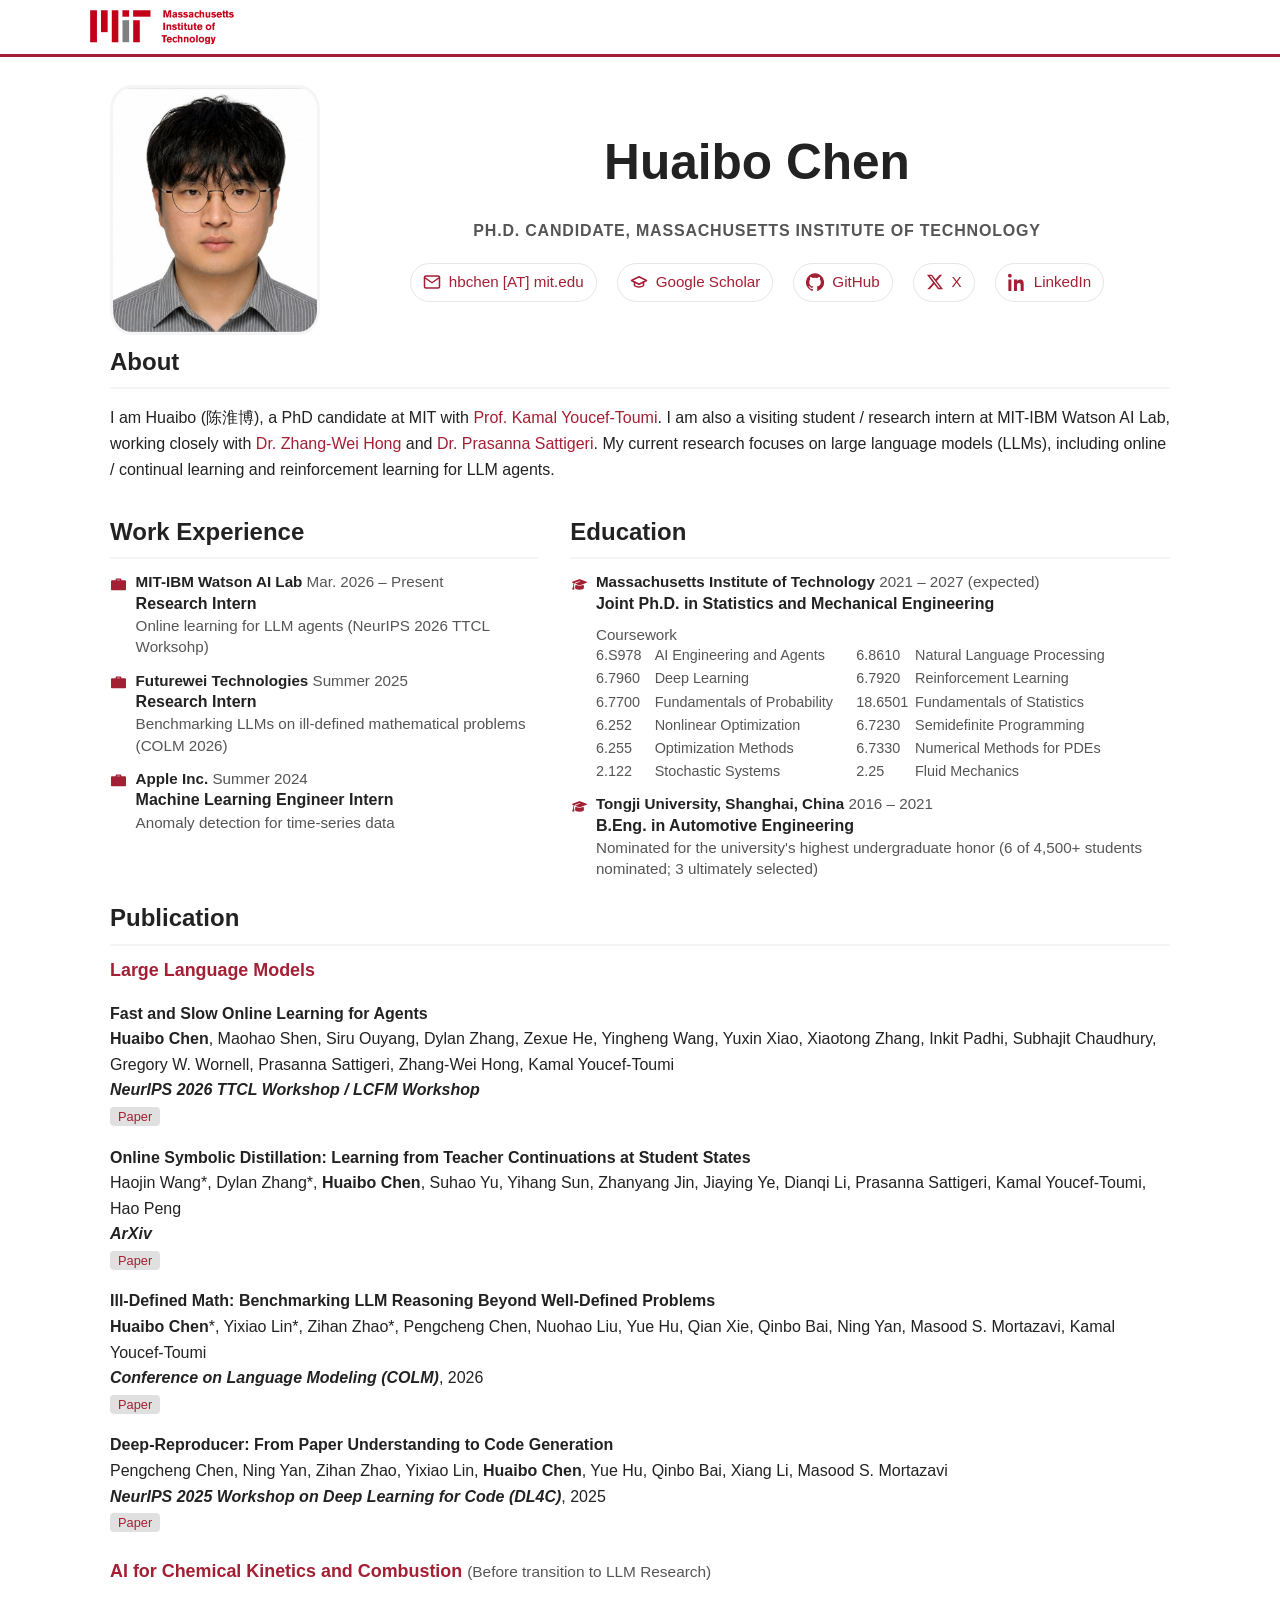
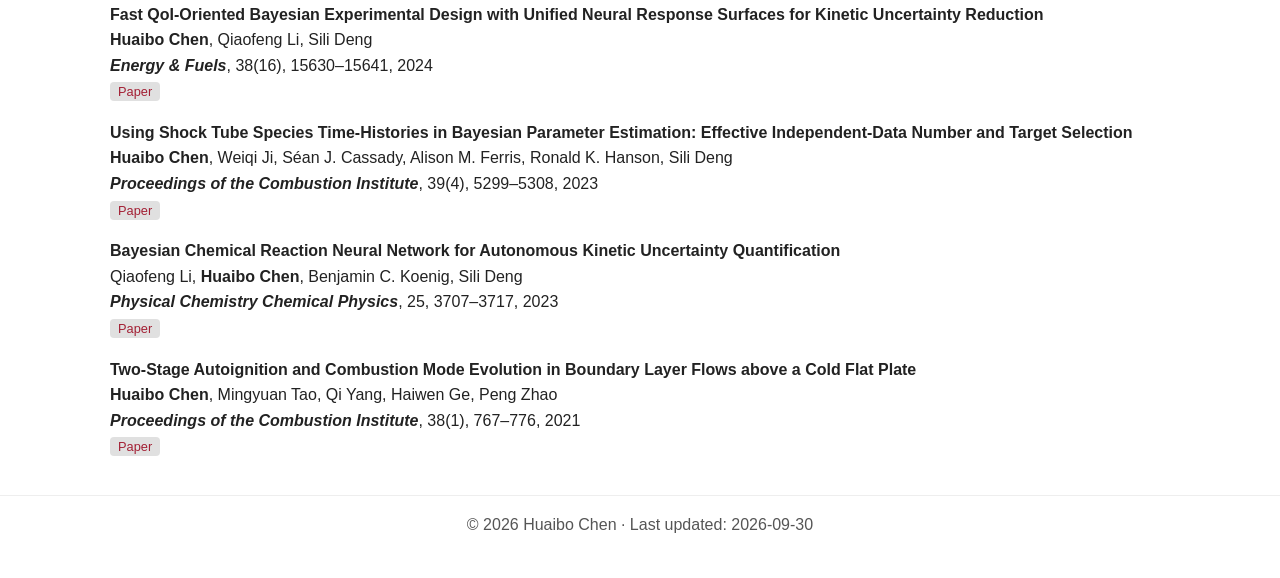
==== commit 9828f427: "Modify publication information in index.html Updated publication details for NeurIPS 2026 TTCL Works" ====
--- a/index.html
+++ b/index.html
@@ -287,14 +287,14 @@
         <li class="pub-item">
           <strong>Fast and Slow Online Learning for Agents</strong><br />
           <strong>Huaibo Chen</strong>, Maohao Shen, Siru Ouyang, Dylan Zhang, Zexue He, Yingheng Wang, Yuxin Xiao, Xiaotong Zhang, Inkit Padhi, Subhajit Chaudhury, Gregory W. Wornell, Prasanna Sattigeri, Zhang-Wei Hong, Kamal Youcef-Toumi<br />
-          <strong><em>NeurIPS 2026 TTCL Workshop;</em></strong><br />
+          <strong><em>NeurIPS 2026 TTCL Workshop / LCFM Workshop</em></strong><br />
           <a class="pub-tag" href="https://openreview.net/pdf?id=LtrVQShaq7" target="_blank" rel="noopener">Paper</a>
         </li>
 
         <li class="pub-item">
           <strong>Online Symbolic Distillation: Learning from Teacher Continuations at Student States</strong><br />
           Haojin Wang*, Dylan Zhang*, <strong>Huaibo Chen</strong>, Suhao Yu, Yihang Sun, Zhanyang Jin, Jiaying Ye, Dianqi Li, Prasanna Sattigeri, Kamal Youcef-Toumi, Hao Peng<br />
-          <strong><em>ArXiv;</em></strong><br />
+          <strong><em>ArXiv</em></strong><br />
           <a class="pub-tag" href="https://arxiv.org/pdf/2609.36246" target="_blank" rel="noopener">Paper</a>
         </li>
 
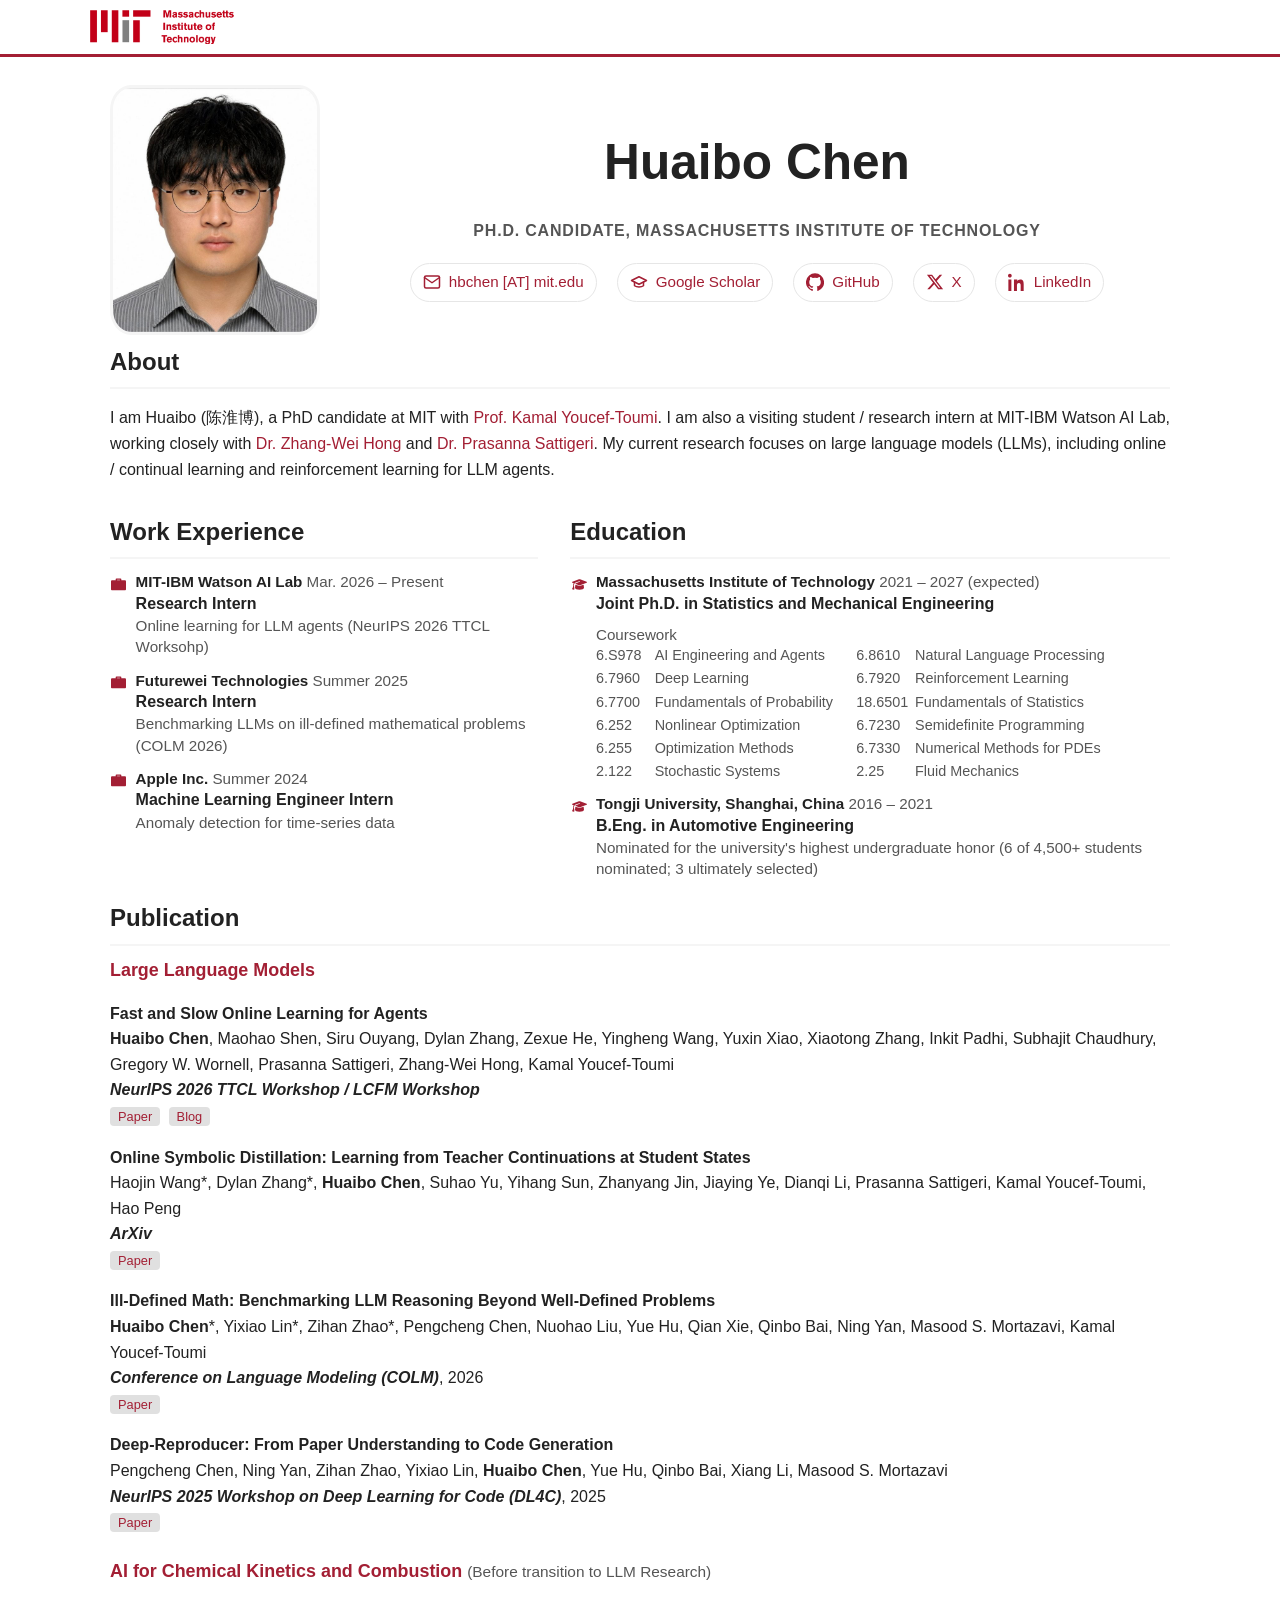
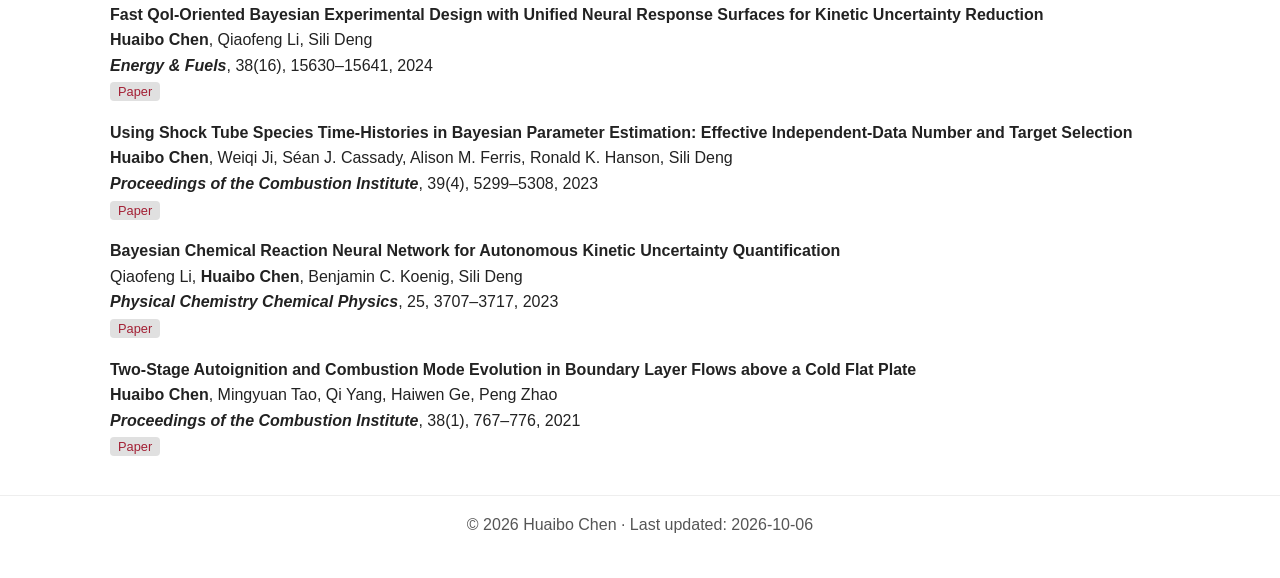
==== commit 6276c696: "blog" ====
--- a/index.html
+++ b/index.html
@@ -289,6 +289,7 @@
           <strong>Huaibo Chen</strong>, Maohao Shen, Siru Ouyang, Dylan Zhang, Zexue He, Yingheng Wang, Yuxin Xiao, Xiaotong Zhang, Inkit Padhi, Subhajit Chaudhury, Gregory W. Wornell, Prasanna Sattigeri, Zhang-Wei Hong, Kamal Youcef-Toumi<br />
           <strong><em>NeurIPS 2026 TTCL Workshop / LCFM Workshop</em></strong><br />
           <a class="pub-tag" href="https://openreview.net/pdf?id=LtrVQShaq7" target="_blank" rel="noopener">Paper</a>
+          <a class="pub-tag" href="blog/FSOL/online-learning-from-experience.html">Blog</a>
         </li>
 
         <li class="pub-item">
@@ -352,7 +353,7 @@
 
   <footer>
     <div class="wrapper">
-      &copy; 2026 Huaibo Chen &middot; Last updated: 2026-09-30
+      &copy; 2026 Huaibo Chen &middot; Last updated: 2026-10-06
     </div>
   </footer>
 </body>
--- a/styles.css
+++ b/styles.css
@@ -255,6 +255,55 @@
   text-decoration: none;
 }
 .pub-tag:hover { background: #d4d4d4; text-decoration: none; }
+.pub-tag + .pub-tag { margin-left: 4px; }
+
+/* ===== Blog post page ===== */
+.post {
+  max-width: 760px;
+  padding-bottom: 32px;
+}
+.post-back {
+  display: inline-block;
+  margin: 24px 0 4px;
+  font-size: 0.9rem;
+}
+.post-title {
+  font-size: 2.1rem;
+  line-height: 1.25;
+  margin: 10px 0 10px;
+}
+.post-meta {
+  color: var(--muted);
+  font-size: 0.92rem;
+  margin: 0 0 26px;
+  padding-bottom: 14px;
+  border-bottom: 2px solid var(--light-gray);
+}
+.post-lede {
+  font-size: 1.08rem;
+  color: #333;
+}
+.post h2 {
+  font-size: 1.32rem;
+  margin-top: 34px;
+  border-bottom: none;
+  padding-bottom: 0;
+}
+.post h3 {
+  font-size: 1.05rem;
+  color: var(--mit-red);
+  margin-top: 22px;
+}
+.post p { margin: 0 0 14px; }
+.post ul { margin: 0 0 14px; padding-left: 1.3rem; }
+.post li { margin-bottom: 8px; }
+.post-footnote {
+  margin-top: 34px;
+  padding-top: 14px;
+  border-top: 2px solid var(--light-gray);
+  color: var(--muted);
+  font-size: 0.92rem;
+}
 
 .coursework {
   margin-top: 9px;
@@ -295,3 +344,209 @@
 .course-name {
   min-width: 0;
 }
+
+/* ===== Blog post: language toggle ===== */
+.lang-switch {
+  display: inline-flex;
+  border: 1px solid #e0e0e0;
+  border-radius: 999px;
+  overflow: hidden;
+  margin: 0 0 18px;
+  font-size: 0.88rem;
+}
+.lang-switch a {
+  padding: 5px 14px;
+  color: var(--muted);
+  background: #fff;
+  transition: background .15s ease, color .15s ease;
+  white-space: nowrap;
+}
+.lang-switch a + a { border-left: 1px solid #e0e0e0; }
+.lang-switch a:hover { background: var(--light-gray); text-decoration: none; }
+.lang-switch a[aria-current="page"] {
+  background: var(--mit-red);
+  color: #fff;
+  font-weight: 600;
+}
+
+/* ===== Blog post: figures ===== */
+.post-figure {
+  margin: 26px 0 28px;
+  text-align: center;
+}
+.post-figure img {
+  max-width: 100%;
+  height: auto;
+  border: 1px solid #ececec;
+  border-radius: 4px;
+  background: #fff;
+}
+.post-figure figcaption {
+  margin-top: 10px;
+  color: var(--muted);
+  font-size: 0.88rem;
+  line-height: 1.5;
+  text-align: left;
+}
+.post-figure figcaption strong { color: var(--text); }
+.post-figure.figure-wide img { border: none; }
+
+/* ===== Blog post: tables ===== */
+.table-wrap {
+  margin: 26px 0 28px;
+  overflow-x: auto;
+}
+.post-table {
+  border-collapse: collapse;
+  width: 100%;
+  font-size: 0.87rem;
+  line-height: 1.45;
+}
+.post-table caption {
+  caption-side: bottom;
+  margin-top: 10px;
+  color: var(--muted);
+  font-size: 0.88rem;
+  line-height: 1.5;
+  text-align: left;
+}
+.post-table caption strong { color: var(--text); }
+.post-table th,
+.post-table td {
+  padding: 7px 10px;
+  text-align: right;
+  white-space: nowrap;
+}
+.post-table th:first-child,
+.post-table td:first-child,
+.post-table th:nth-child(2),
+.post-table td:nth-child(2) {
+  text-align: left;
+}
+.post-table thead th {
+  border-bottom: 2px solid var(--mit-red);
+  font-weight: 700;
+}
+.post-table tbody td { border-bottom: 1px solid #eee; }
+/* Highlight the FSOL rows. Bolding marks the best value per column
+   (via <strong> on the winning cells), so it must not come from the row. */
+.post-table tbody tr.row-ours td,
+.post-table tbody tr.row-ours th {
+  background: #fdf5f6;
+}
+.post-table tbody tr.group-start td { border-top: 1px solid #ddd; }
+
+/* ===== Blog post: equations ===== */
+.post-eq {
+  margin: 18px 0;
+  text-align: center;
+  font-size: 1.02rem;
+  overflow-x: auto;
+}
+
+/* ===== Blog post: citation block ===== */
+.cite-block { margin: 20px 0 0; }
+.cite-head {
+  display: flex;
+  align-items: center;
+  justify-content: space-between;
+  gap: 12px;
+  background: var(--light-gray);
+  border: 1px solid #e4e4e4;
+  border-bottom: none;
+  border-radius: 6px 6px 0 0;
+  padding: 7px 12px;
+  font-size: 0.85rem;
+  color: var(--muted);
+}
+.cite-copy {
+  border: 1px solid #d8d8d8;
+  background: #fff;
+  color: var(--mit-red);
+  border-radius: 5px;
+  padding: 4px 11px;
+  font-size: 0.82rem;
+  font-family: inherit;
+  cursor: pointer;
+  transition: background .15s ease, border-color .15s ease;
+}
+.cite-copy:hover { background: var(--light-gray); border-color: var(--mit-red); }
+.cite-block pre {
+  margin: 0;
+  padding: 14px 12px;
+  background: #fcfcfc;
+  border: 1px solid #e4e4e4;
+  border-radius: 0 0 6px 6px;
+  overflow-x: auto;
+  font-family: ui-monospace, SFMono-Regular, Menlo, Consolas, monospace;
+  font-size: 0.82rem;
+  line-height: 1.55;
+  tab-size: 2;
+}
+.cite-block code { font-family: inherit; }
+
+/* Narrower figure for single-panel plots (≈2/3 page width) */
+.post-figure.figure-two-thirds img {
+  width: 66%;
+  min-width: 320px;
+}
+@media (max-width: 640px) {
+  .post-figure.figure-two-thirds img { width: 100%; min-width: 0; }
+}
+
+/* KaTeX display equations */
+.post-eq .katex-display { margin: 0; }
+.post-eq .katex { font-size: 1.12em; }
+
+/* Merged category column (rowspan) in post tables */
+.post-table .cat-cell {
+  vertical-align: middle;
+  text-align: left;
+  font-weight: 700;
+  white-space: nowrap;
+  border-right: 1px solid #e8e8e8;
+}
+/* Group separators span the full row, including the merged category cell */
+.post-table tbody tr.group-start > th,
+.post-table tbody tr.group-start > td {
+  border-top: 1px solid #ddd;
+}
+/* A merged cell spans its whole group, so it must not draw the per-row
+   bottom rule that .post-table tbody td uses -- that line would cut across
+   the group. Group edges come from tr.group-start instead. */
+.post-table tbody th.cat-cell { border-bottom: none; }
+
+
+/* ===== Blog post: author list and affiliations ===== */
+.post-authors {
+  margin: 0 0 10px;
+  font-size: 0.97rem;
+  line-height: 1.6;
+  color: var(--text);
+}
+.post-authors .author-me { font-weight: 700; }
+.post-authors sup {
+  font-size: 0.72em;
+  color: var(--mit-red);
+  padding-left: 1px;
+}
+.post-affil {
+  margin: 0 0 6px;
+  font-size: 0.86rem;
+  line-height: 1.65;
+  color: var(--muted);
+}
+.post-affil li { list-style: none; }
+.post-affil ol { margin: 0; padding: 0; }
+.post-affil sup {
+  font-size: 0.78em;
+  color: var(--mit-red);
+  margin-right: 3px;
+}
+.post-venue {
+  color: var(--muted);
+  font-size: 0.92rem;
+  margin: 0 0 26px;
+  padding-bottom: 14px;
+  border-bottom: 2px solid var(--light-gray);
+}
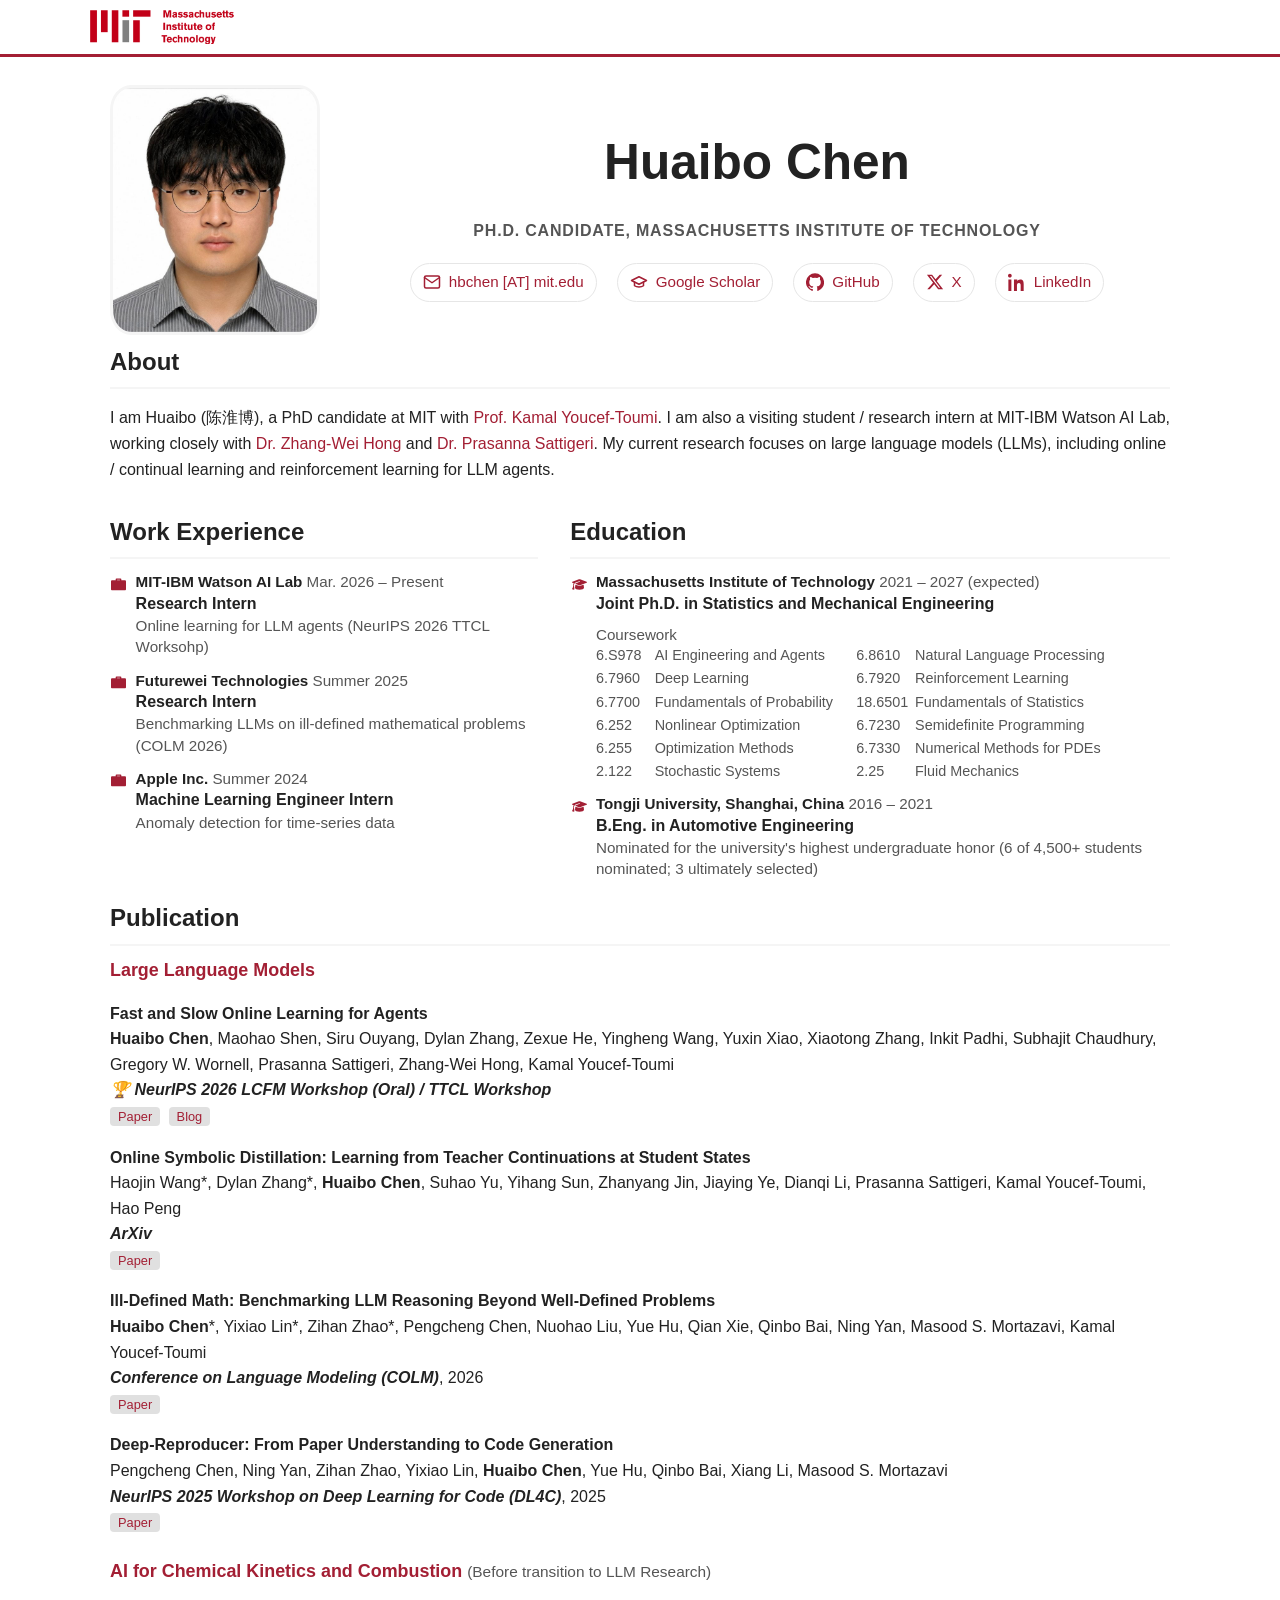
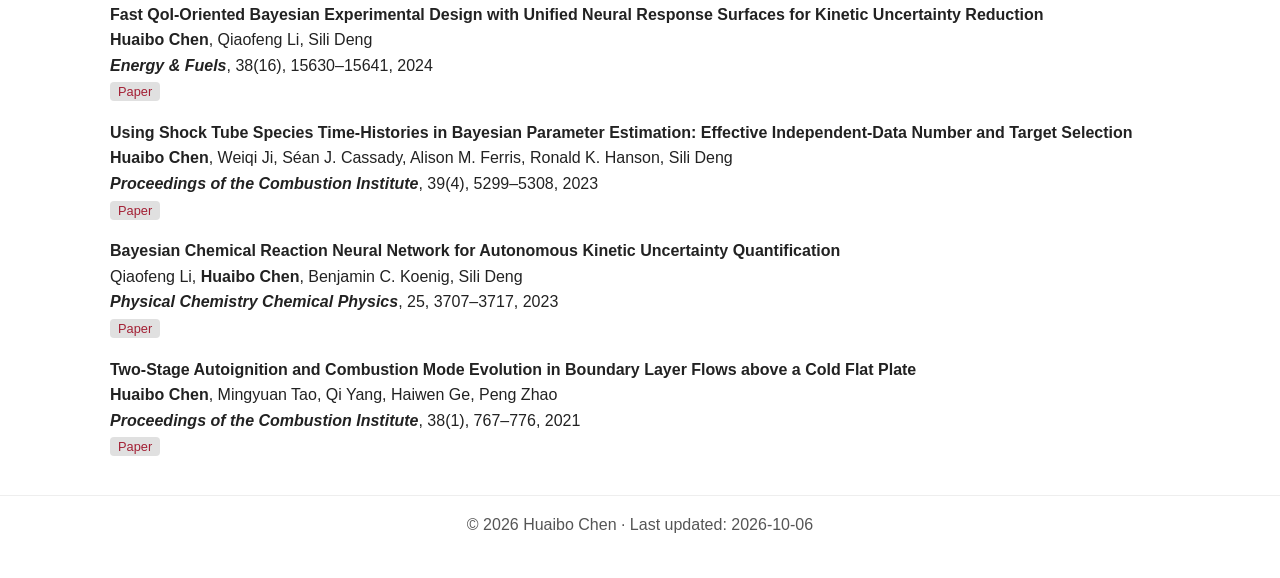
==== commit b1182dd4: "update oral" ====
--- a/index.html
+++ b/index.html
@@ -287,7 +287,7 @@
         <li class="pub-item">
           <strong>Fast and Slow Online Learning for Agents</strong><br />
           <strong>Huaibo Chen</strong>, Maohao Shen, Siru Ouyang, Dylan Zhang, Zexue He, Yingheng Wang, Yuxin Xiao, Xiaotong Zhang, Inkit Padhi, Subhajit Chaudhury, Gregory W. Wornell, Prasanna Sattigeri, Zhang-Wei Hong, Kamal Youcef-Toumi<br />
-          <strong><em>NeurIPS 2026 TTCL Workshop / LCFM Workshop</em></strong><br />
+          <strong><em>🏆 NeurIPS 2026 LCFM Workshop (Oral) / TTCL Workshop</em></strong><br />
           <a class="pub-tag" href="https://openreview.net/pdf?id=LtrVQShaq7" target="_blank" rel="noopener">Paper</a>
           <a class="pub-tag" href="blog/FSOL/online-learning-from-experience.html">Blog</a>
         </li>
